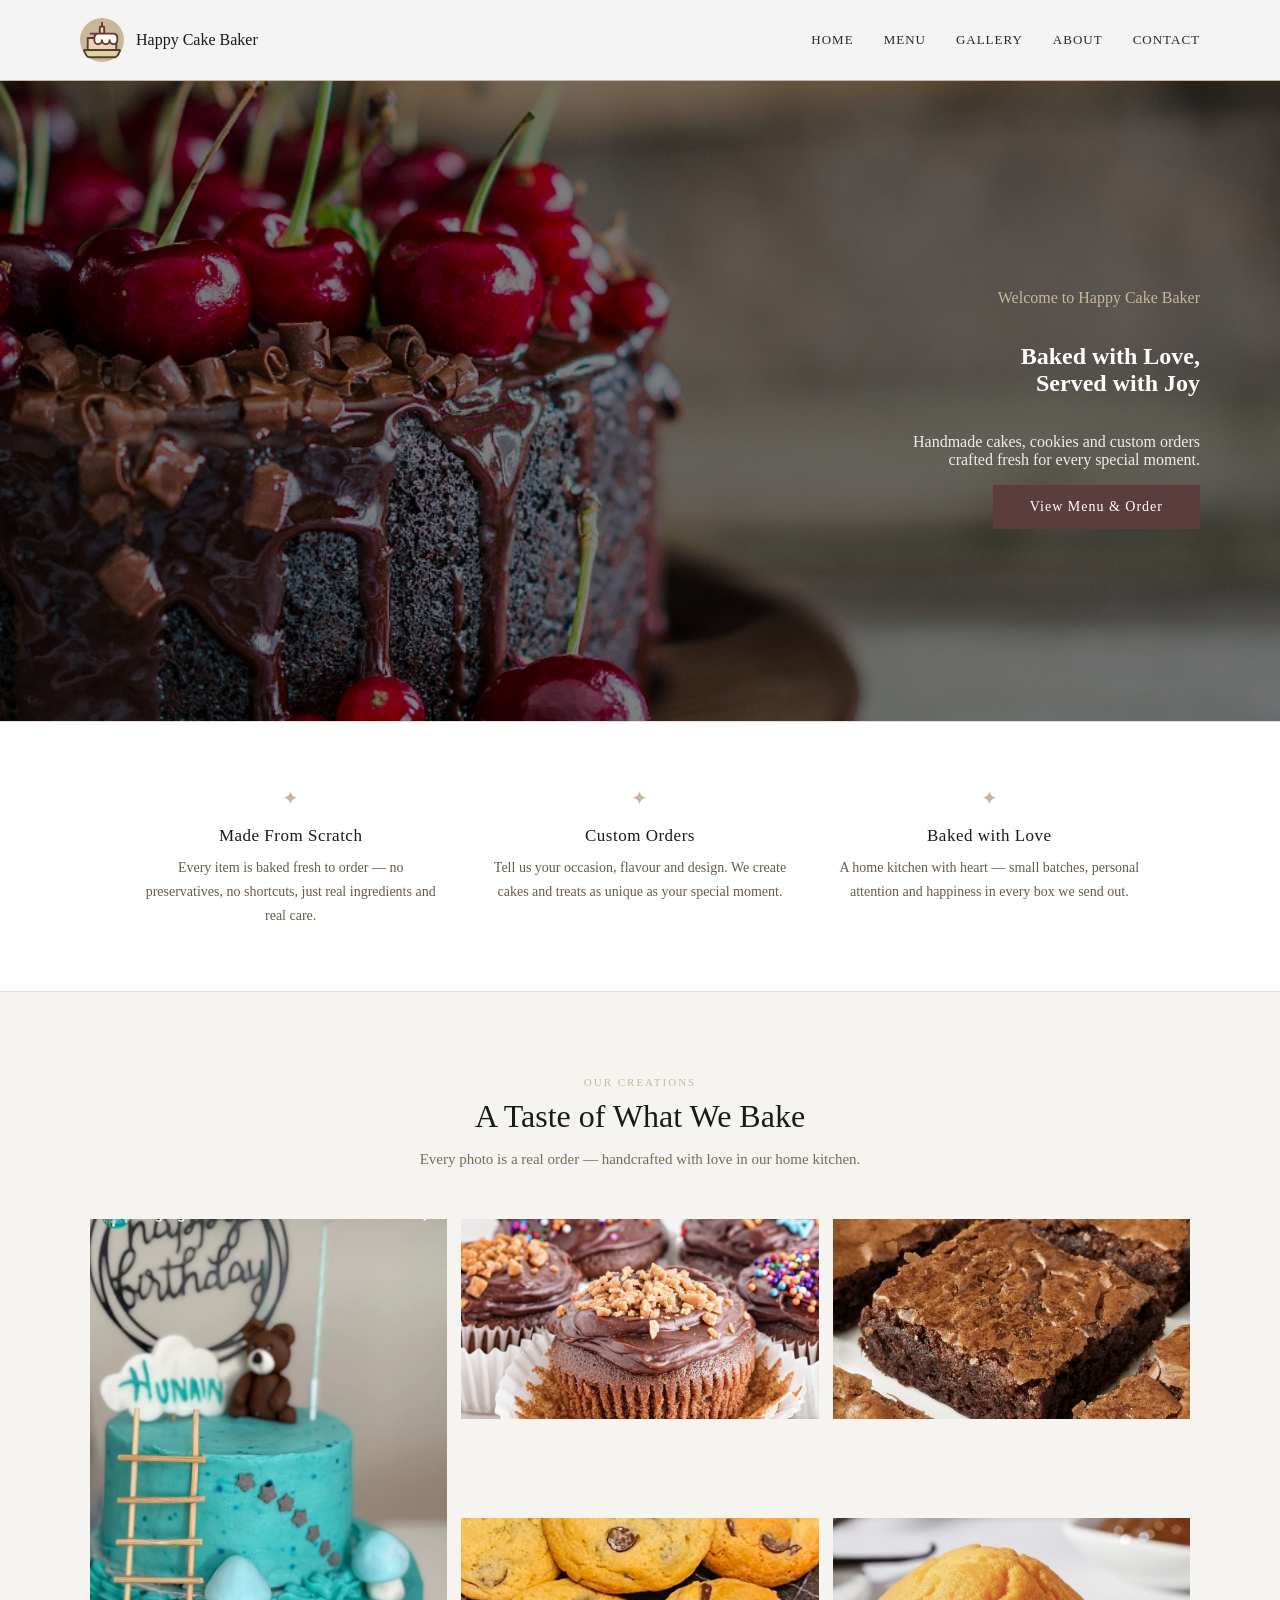
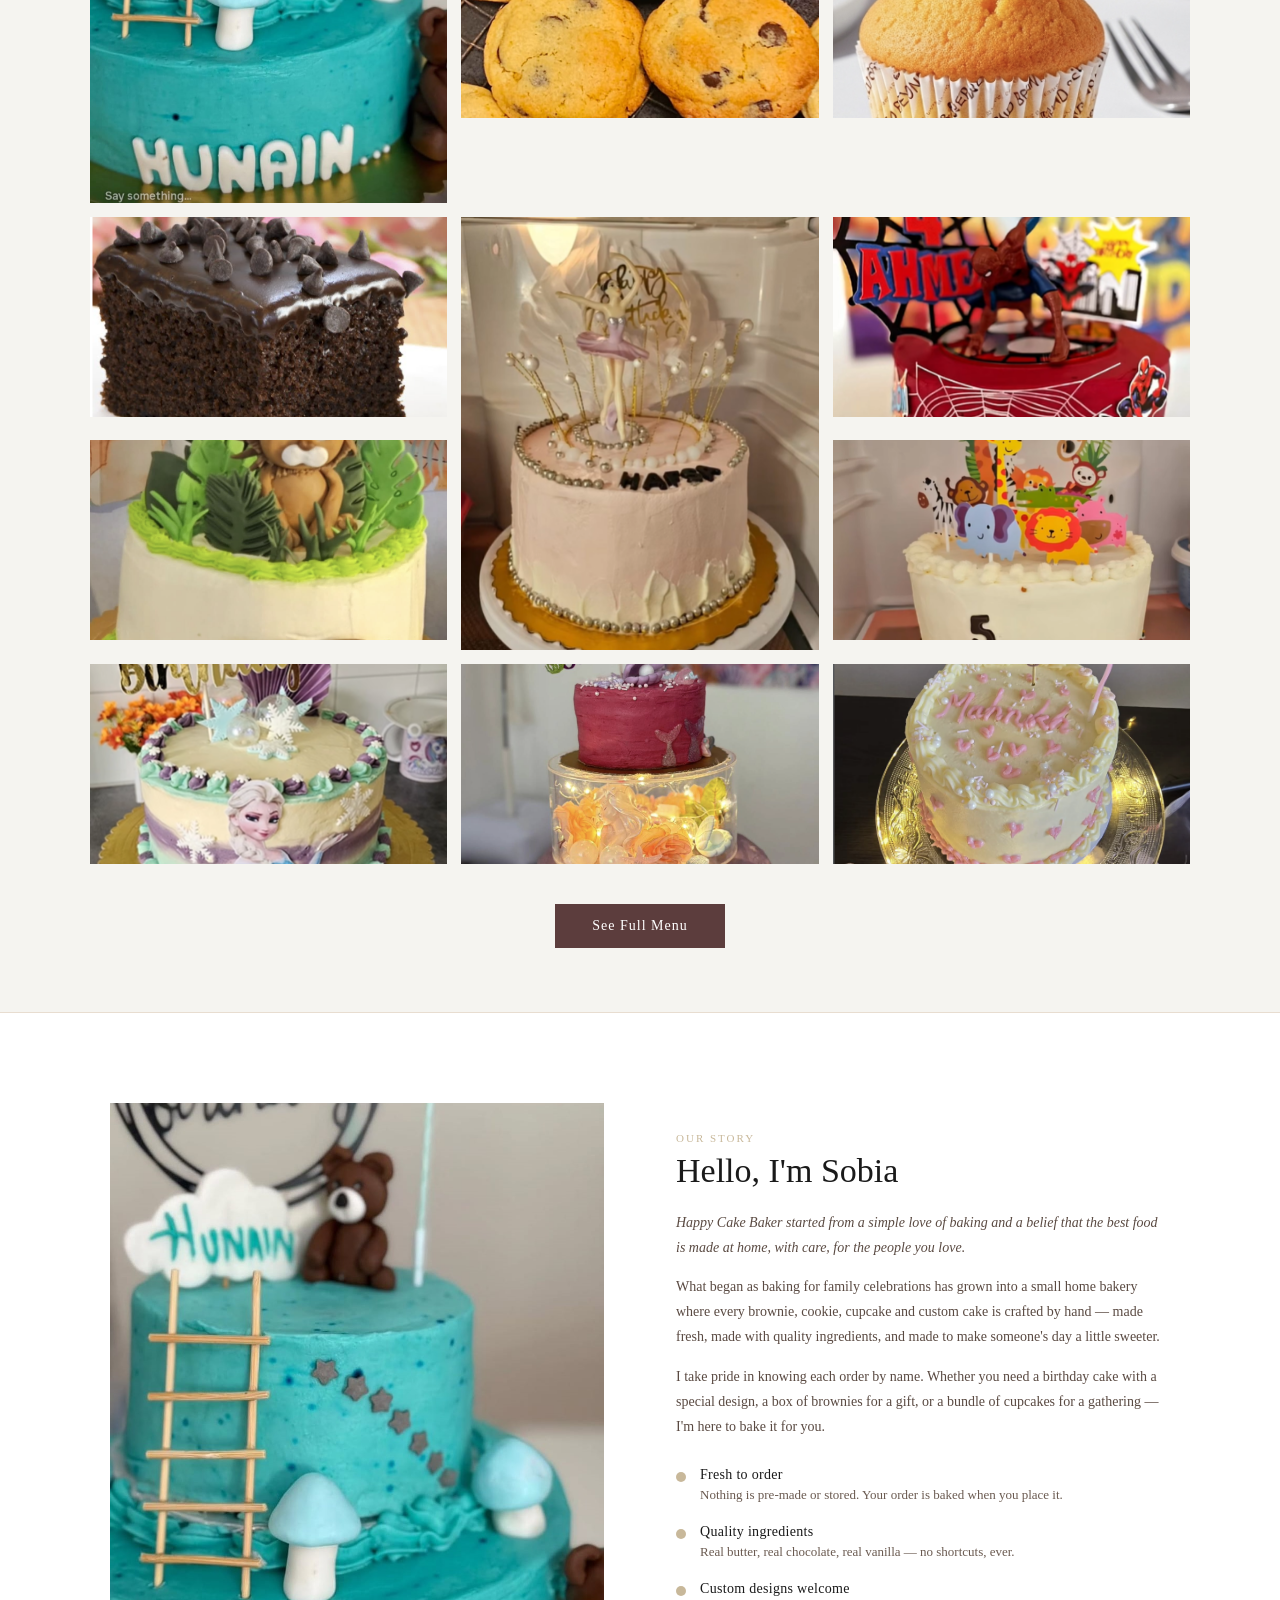
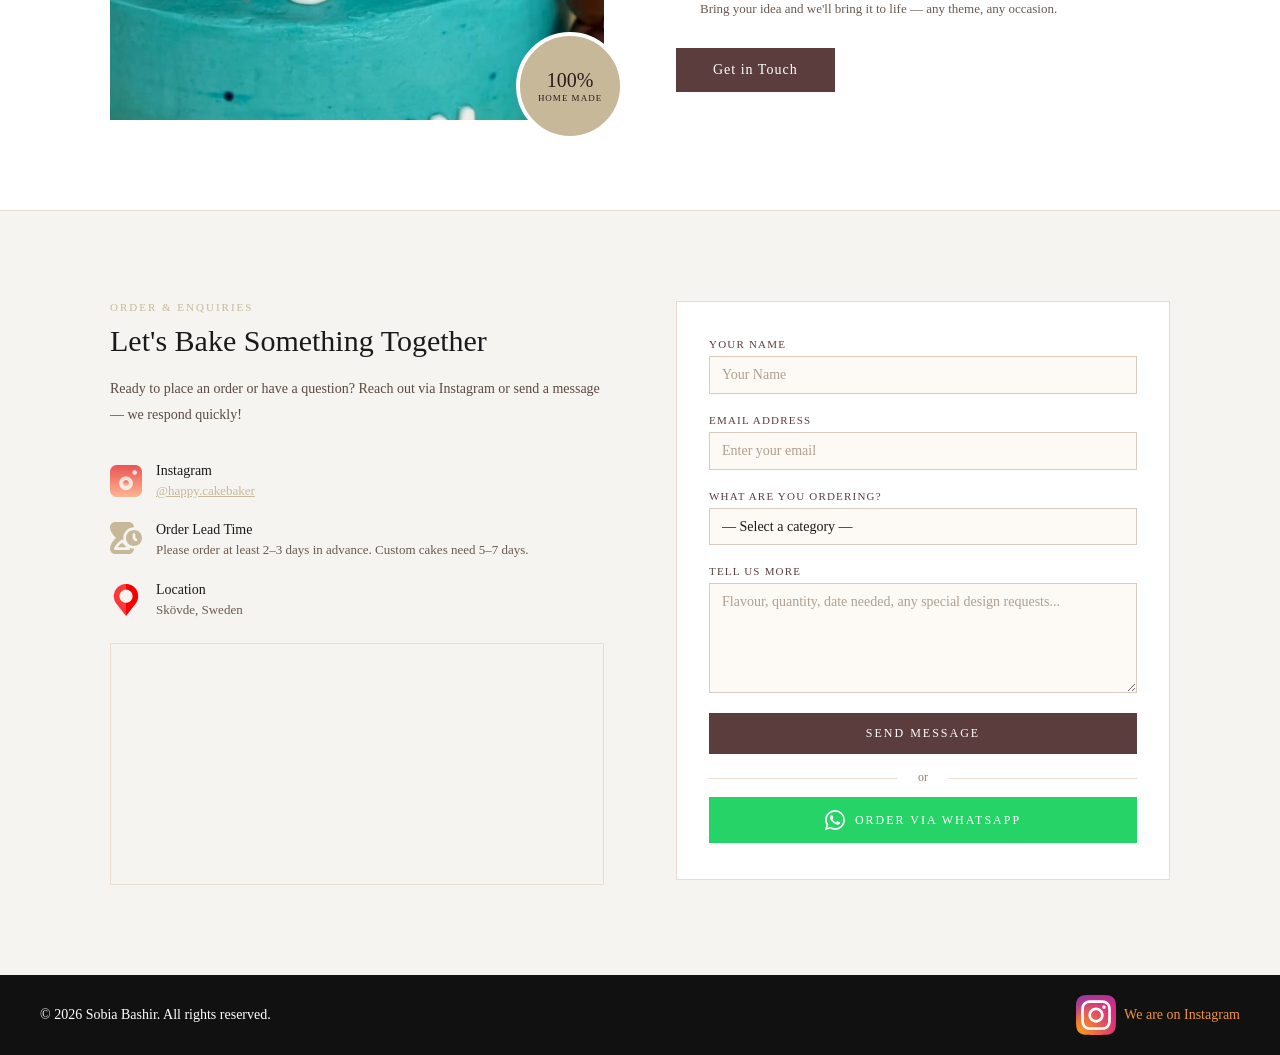
==== index.html @ aaa32599 "added files to github Page" ====
<!DOCTYPE html>
<html lang="en">
<head>
  <meta charset="UTF-8" />
  <meta name="viewport" content="width=device-width, initial-scale=1.0" />
  <title>Happy Cake Baker</title>
  <link rel="stylesheet" href="stylesheetBake.css" />
  </head>
<body>

<!--------------- HEADER -------------------->
<header class="site-header">
  <div class="nav-container">
    <div class="logo">
      <div class="logo-icon">
        <svg class="cake-icon" xmlns="http://www.w3.org/2000/svg" viewBox="0 0 64 64">
          <line x1="32" x2="32" y1="10.62" y2="4.42" fill="none" stroke="#5f363a" stroke-linecap="round" stroke-linejoin="round" stroke-width="3"></line>
          <path fill="#ffdd7d" stroke="#5f363a" stroke-linecap="round" stroke-linejoin="round" stroke-width="3" d="M29.5,10.62h5a1,1,0,0,1,1,1V21.79h-7V11.62A1,1,0,0,1,29.5,10.62Z"></path>
          <path fill="#efd3b4" stroke="#5f363a" stroke-linecap="round" stroke-linejoin="round" stroke-width="3" d="M9.16,28.74H54.84V49.8a4,4,0,0,1-4,4H13.16a4,4,0,0,1-4-4V28.74Z"></path>
          <path fill="#fffaf0" stroke="#5f363a" stroke-linecap="round" stroke-linejoin="round" stroke-width="3" d="M13.63,21.79H50.38a6.12,6.12,0,0,1,6.12,6.12v4.55a6.13,6.13,0,0,1-6.12,6.13 6.13,6.13,0,0,1-6.13-6.13 6.13,6.13,0,0,1-6.12,6.13 6.13,6.13,0,0,1-6.13-6.13 6.13,6.13,0,0,1-6.12,6.13 6.13,6.13,0,0,1-6.13-6.13V27.91a6.12,6.12,0,0,1,6.13-6.12Z"></path>
          <path fill="#d2da95" stroke="#5f363a" stroke-linecap="round" stroke-linejoin="round" stroke-width="3" d="M51.91,59.58H12.09a6,6,0,0,1-5.34-3.27L3.24,49.46A1,1,0,0,1,4.13,48H59.87a1,1,0,0,1,.89,1.45l-3.5,6.85A6,6,0,0,1,51.91,59.58Z"></path>
        </svg>
      </div>
      <div class="logo-text-wrapper">
        <span class="logo-text">Happy Cake Baker</span>
      </div>
    </div>
    <nav class="main-nav">
      <a href="#home">Home</a>
      <a href="menu.html">Menu</a>
      <a href="#gallery">Gallery</a>
      <a href="#about">About</a>
      <a href="#contact">Contact</a>
    </nav>
  </div>
</header>

<!--------------- HERO ------------------>
<section class="hero" id="home">
  <div class="hero-content">
    <p class="hero-welcome">Welcome to Happy Cake Baker</p>
    <h1>Baked with Love,<br />Served with Joy</h1>
    <p class="hero-tagline">
      Handmade cakes, cookies and custom orders<br>
      crafted fresh for every special moment.
    </p>
    <div class="hero-buttons">
      <a href="menu.html" class="btn-primary">View Menu &amp; Order</a>
    </div>
  </div>
</section>

<!------ WHY US — I use three pillars gor about ------>
<section class="pillars-section">
  <div class="pillars-inner">
    <div class="pillar">
      <div class="pillar-icon">✦</div>
      <h3>Made From Scratch</h3>
      <p>Every item is baked fresh to order — no preservatives, no shortcuts, just real ingredients and real care.</p>
    </div>
    <div class="pillar">
      <div class="pillar-icon">✦</div>
      <h3>Custom Orders</h3>
      <p>Tell us your occasion, flavour and design. We create cakes and treats as unique as your special moment.</p>
    </div>
    <div class="pillar">
      <div class="pillar-icon">✦</div>
      <h3>Baked with Love</h3>
      <p>A home kitchen with heart — small batches, personal attention and happiness in every box we send out.</p>
    </div>
  </div>
</section>

<!------------------------ GALLERY ------------------------>
<section class="gallery-section" id="gallery">
  <div class="section-header">
    <span class="section-tag">Our Creations</span>
    <h2>A Taste of What We Bake</h2>
    <p class="section-sub">Every photo is a real order — handcrafted with love in our home kitchen.</p>
  </div>

  <div class="gallery-grid">

    <!-- 1 -->
    <div class="gallery-item gallery-item--tall">
      <a href="#lb-customcake">
        <img src="images/customcake.webp" alt="Custom birthday cake" class="gallery-img">
        <div class="gallery-overlay"><span>Custom Celebration Cake</span></div>
      </a>
    </div>
    <!-- 2 -->
    <div class="gallery-item">
      <a href="#lb-chococupcake">
        <img src="images/cupcakechocolate.webp" alt="Chocolate cupcakes" class="gallery-img">
        <div class="gallery-overlay"><span>Chocolate Cupcakes</span></div>
      </a>
    </div>
    <!-- 3 -->
    <div class="gallery-item">
      <a href="#lb-fudge">
        <img src="images/fudge.webp" alt="Fudge brownies" class="gallery-img">
        <div class="gallery-overlay"><span>Fudge Brownies</span></div>
      </a>
    </div>
    <!-- 4 -->
    <div class="gallery-item">
      <a href="#lb-cookies">
        <img src="images/chocochipcookies.webp" alt="Chocolate chip cookies" class="gallery-img">
        <div class="gallery-overlay"><span>Choc Chip Cookies</span></div>
      </a>
    </div>
    <!-- 5 -->
    <div class="gallery-item">
      <a href="#lb-vanilla">
        <img src="images/vanilacupcake.webp" alt="Vanilla cupcakes" class="gallery-img">
        <div class="gallery-overlay"><span>Vanilla Cupcakes</span></div>
      </a>
    </div>
    <!-- 6 -->
    <div class="gallery-item">
      <a href="#lb-cakey">
        <img src="images/cakybrowni.webp" alt="Cakey brownies" class="gallery-img">
        <div class="gallery-overlay"><span>Cakey Brownies</span></div>
      </a>
    </div>
    <!-- 7 -->
    <div class="gallery-item gallery-item--tall">
      <a href="#lb-mermaid">
        <img src="images/marmaid.WebP" alt="Mermaid theme cake" class="gallery-img">
        <div class="gallery-overlay"><span>Mermaid Theme Cake</span></div>
      </a>
    </div>
    <!-- 8 -->
    <div class="gallery-item">
      <a href="#lb-spiderman">
        <img src="images/spiderman.WebP" alt="Spiderman birthday cake" class="gallery-img">
        <div class="gallery-overlay"><span>Spiderman Birthday Cake</span></div>
      </a>
    </div>
    <!-- 9 -->
    <div class="gallery-item">
      <a href="#lb-shahir">
        <img src="images/shahirsCake.webP" alt="Jungle lion cake" class="gallery-img">
        <div class="gallery-overlay"><span>Jungle King Cake</span></div>
      </a>
    </div>
    <!-- 10 -->
    <div class="gallery-item">
      <a href="#lb-animal">
        <img src="images/animalTheme.webP" alt="Animal theme birthday cake" class="gallery-img">
        <div class="gallery-overlay"><span>Animal Theme Cake</span></div>
      </a>
    </div>
    <!-- 11 -->
    <div class="gallery-item">
      <a href="#lb-frozen">
        <img src="images/frozen.WebP" alt="Frozen Elsa birthday cake" class="gallery-img">
        <div class="gallery-overlay"><span>Frozen Theme Cake</span></div>
      </a>
    </div>
    <!-- 12 -->
    <div class="gallery-item">
      <a href="#lb-ballerina">
        <img src="images/fish.WebP" alt="Ballerina birthday cake" class="gallery-img">
        <div class="gallery-overlay"><span>Ballerina Cake</span></div>
      </a>
    </div>
    <!-- 13 -->
    <div class="gallery-item">
      <a href="#lb-buttercream">
        <img src="images/buttercream.WebP" alt="Buttercream birthday cake" class="gallery-img">
        <div class="gallery-overlay"><span>Buttercream Celebration Cake</span></div>
      </a>
    </div>

  </div>

  <div class="gallery-cta">
    <a href="menu.html" class="btn-primary">See Full Menu</a>
  </div>
</section>
<!-- ===================== LIGHTBOXES ===================== -->

<div class="lightbox" id="lb-customcake">
  <a href="#gallery" class="lb-close">✕</a>
  <div class="lb-card">
    <img src="images/customcake.webp" alt="Custom Celebration Cake">
    <div class="lb-info">
      <h3>Custom Celebration Cake</h3>
      <p>Handcrafted to your theme — fondant figures, personalised messages, any colour. Perfect for birthdays and every special occasion.</p>
    </div>
  </div>
</div>

<div class="lightbox" id="lb-chococupcake">
  <a href="#gallery" class="lb-close">✕</a>
  <div class="lb-card">
    <img src="images/cupcakechocolate.webp" alt="Chocolate Cupcakes">
    <div class="lb-info">
      <h3>Chocolate Cupcakes</h3>
      <p>Moist chocolate sponge with silky ganache frosting. Sold in bundles of 4 — perfect for sharing at any gathering.</p>
    </div>
  </div>
</div>

<div class="lightbox" id="lb-fudge">
  <a href="#gallery" class="lb-close">✕</a>
  <div class="lb-card">
    <img src="images/fudge.webp" alt="Fudge Brownies">
    <div class="lb-info">
      <h3>Fudge Brownies</h3>
      <p>Dense, fudgy centre with a classic crinkle top. Pure chocolate indulgence — our bestseller and a crowd favourite every time.</p>
    </div>
  </div>
</div>

<div class="lightbox" id="lb-cookies">
  <a href="#gallery" class="lb-close">✕</a>
  <div class="lb-card">
    <img src="images/chocochipcookies.webp" alt="Choc Chip Cookies">
    <div class="lb-info">
      <h3>Choc Chip Cookies</h3>
      <p>Golden, chewy cookies packed with melted chocolate chips. Freshly baked and utterly irresistible — only 5 kr each.</p>
    </div>
  </div>
</div>

<div class="lightbox" id="lb-vanilla">
  <a href="#gallery" class="lb-close">✕</a>
  <div class="lb-card">
    <img src="images/vanilacupcake.webp" alt="Vanilla Cupcakes">
    <div class="lb-info">
      <h3>Vanilla Cupcakes</h3>
      <p>Light, golden vanilla sponge with a soft domed top. Simple, buttery and perfectly sweet. Available in bundles of 4.</p>
    </div>
  </div>
</div>

<div class="lightbox" id="lb-cakey">
  <a href="#gallery" class="lb-close">✕</a>
  <div class="lb-card">
    <img src="images/cakybrowni.webp" alt="Cakey Brownies">
    <div class="lb-info">
      <h3>Cakey Brownies</h3>
      <p>Lighter and more cake-like texture, topped with rich chocolate ganache. A softer twist on the classic brownie.</p>
    </div>
  </div>
</div>

<div class="lightbox" id="lb-mermaid">
  <a href="#gallery" class="lb-close">✕</a>
  <div class="lb-card">
    <img src="images/marmaid.WebP" alt="Mermaid Theme Cake">
    <div class="lb-info">
      <h3>Mermaid Theme Cake</h3>
      <p>A magical two-tier mermaid cake with glowing fairy lights inside, purple buttercream and handcrafted sea decorations. A real showstopper!</p>
    </div>
  </div>
</div>

<div class="lightbox" id="lb-spiderman">
  <a href="#gallery" class="lb-close">✕</a>
  <div class="lb-card">
    <img src="images/spiderman.WebP" alt="Spiderman Birthday Cake">
    <div class="lb-info">
      <h3>Spiderman Birthday Cake</h3>
      <p>A bold red cake decorated with spider webs and a Spiderman figurine topper — perfect for little superheroes turning 4!</p>
    </div>
  </div>
</div>

<div class="lightbox" id="lb-shahir">
  <a href="#gallery" class="lb-close">✕</a>
  <div class="lb-card">
    <img src="images/shahirsCake.webP" alt="Jungle King Cake">
    <div class="lb-info">
      <h3>Jungle King Cake — Shahir</h3>
      <p>A jungle safari cake with a fondant lion king topper surrounded by tropical leaves. Made with love for Shahir's special day.</p>
    </div>
  </div>
</div>

<div class="lightbox" id="lb-animal">
  <a href="#gallery" class="lb-close">✕</a>
  <div class="lb-card">
    <img src="images/animalTheme.webP" alt="Animal Theme Cake">
    <div class="lb-info">
      <h3>Animal Theme Birthday Cake</h3>
      <p>A cheerful animal-themed cake with a colourful topper featuring a giraffe, elephant, lion and friends. Great for little ones turning 5!</p>
    </div>
  </div>
</div>

<div class="lightbox" id="lb-frozen">
  <a href="#gallery" class="lb-close">✕</a>
  <div class="lb-card">
    <img src="images/frozen.WebP" alt="Frozen Theme Cake">
    <div class="lb-info">
      <h3>Frozen Theme Cake — Minha</h3>
      <p>An Elsa-inspired cake with purple and mint buttercream, snowflake decorations and a golden Happy Birthday topper. Made for Minha!</p>
    </div>
  </div>
</div>

<div class="lightbox" id="lb-ballerina">
  <a href="#gallery" class="lb-close">✕</a>
  <div class="lb-card">
    <img src="images/fish.WebP" alt="Ballerina Cake">
    <div class="lb-info">
      <h3>Ballerina Cake</h3>
      <p>A delicate pink buttercream cake with a ballerina figurine, pearl beading and golden wire details. Elegant and graceful.</p>
    </div>
  </div>
</div>

<div class="lightbox" id="lb-buttercream">
  <a href="#gallery" class="lb-close">✕</a>
  <div class="lb-card">
    <img src="images/buttercream.WebP" alt="Buttercream Celebration Cake">
    <div class="lb-info">
      <h3>Buttercream Celebration Cake</h3>
      <p>A gorgeous pastel yellow buttercream cake piped with pink hearts and sprinkles, with a personalised name written in icing. So sweet!</p>
    </div>
  </div>
</div>

<!--------------------------ABOUT ------------------------------>
<section class="about-section" id="about">
  <div class="about-inner">

    <!-- Left: image -->
    <div class="about-img-wrap">
      <img src="images/customcake.webp" alt="Happy Cake Baker — our work" class="about-img">
      <div class="about-img-badge">
        <span class="badge-number">100%</span>
        <span class="badge-label">Home Made</span>
      </div>
    </div>

    <!-- About story -->
    <div class="about-text">
      <span class="section-tag">Our Story</span>
      <h2>Hello, I'm Sobia</h2>
      <p class="about-lead">
        Happy Cake Baker started from a simple love of baking and a belief that the best food is made at home, with care, for the people you love.
      </p>
      <p>
        What began as baking for family celebrations has grown into a small home bakery where every brownie, cookie, cupcake and custom cake is crafted by hand — made fresh, made with quality ingredients, and made to make someone's day a little sweeter.
      </p>
      <p>
        I take pride in knowing each order by name. Whether you need a birthday cake with a special design, a box of brownies for a gift, or a bundle of cupcakes for a gathering — I'm here to bake it for you.
      </p>

      <div class="about-values">
        <div class="about-value">
          <span class="value-dot"></span>
          <div>
            <strong>Fresh to order</strong>
            <p>Nothing is pre-made or stored. Your order is baked when you place it.</p>
          </div>
        </div>
        <div class="about-value">
          <span class="value-dot"></span>
          <div>
            <strong>Quality ingredients</strong>
            <p>Real butter, real chocolate, real vanilla — no shortcuts, ever.</p>
          </div>
        </div>
        <div class="about-value">
          <span class="value-dot"></span>
          <div>
            <strong>Custom designs welcome</strong>
            <p>Bring your idea and we'll bring it to life — any theme, any occasion.</p>
          </div>
        </div>
      </div>

      <a href="#contact" class="btn-primary" style="display:inline-block; margin-top:28px;">Get in Touch</a>
    </div>

  </div>
</section>

<!--------------------------- CONTACT ------------------->
<section class="contact-section" id="contact">
  <div class="contact-inner">

    <div class="contact-info">
      <span class="section-tag">Order &amp; Enquiries</span>
      <h2>Let's Bake Something Together</h2>
      <p class="contact-lead">Ready to place an order or have a question? Reach out via Instagram or send a message — we respond quickly!</p>
      <div class="contact-methods">

  <!-- Instagram -->
  <div class="contact-method">
    <span class="contact-icon">
      <img src="images/camera.png" alt="Instagram" class="method-icon-img">
    </span>
    <div>
      <strong>Instagram</strong>
      <p><a href="https://www.instagram.com/happy.cakebaker" target="_blank">@happy.cakebaker</a></p>
    </div>
  </div>

  <!-- Order Lead Time -->
  <div class="contact-method">
    <svg class="method-icon-svg" xmlns="http://www.w3.org/2000/svg" viewBox="0 0 24 24">
      <path d="m14.782,19.319c.979.432,2.059.677,3.196.68.006.947-.31,1.873-.94,2.605-.765.888-1.874,1.396-3.044,1.396H4.004c-1.17,0-2.279-.51-3.043-1.398-.753-.874-1.087-2.024-.917-3.157.406-2.699,1.885-5.198,4.401-7.444C1.928,9.754.449,7.255.043,4.556c-.17-1.133.165-2.283.917-3.157C1.725.51,2.834,0,4.004,0h9.99c1.17,0,2.279.508,3.044,1.396.63.731.946,1.658.94,2.605-4.401.012-7.978,3.595-7.978,7.999,0,.656.088,1.29.238,1.901l-.612-.488c-.365-.29-.88-.29-1.245-.002l-.704.559c-1.557,1.231-3.619,3.212-4.605,5.656-.125.309-.087.658.098.934.186.275.497.44.829.44h10c.333,0,.644-.164.829-.44.186-.275.223-.626.098-.934-.042-.105-.097-.203-.143-.306Zm9.218-7.319c0,3.309-2.691,6-6,6s-6-2.691-6-6,2.691-6,6-6,6,2.691,6,6Zm-3.793.793l-1.207-1.207v-2.086c0-.552-.448-1-1-1s-1,.448-1,1v2.5c0,.265.105.52.293.707l1.5,1.5c.195.195.451.293.707.293s.512-.098.707-.293c.391-.391.391-1.023,0-1.414Zm-14.561,6.206h6.702c-.924-1.429-2.299-2.691-3.348-3.527-1.047.828-2.432,2.095-3.354,3.527Z"/>
    </svg>
    <div>
      <strong>Order Lead Time</strong>
      <p>Please order at least 2–3 days in advance. Custom cakes need 5–7 days.</p>
    </div>
  </div>

  <!-- Location -->
  <div class="contact-method">
    <span class="contact-icon">
      <img src="images/pin.png" alt="Location" class="method-icon-img">
    </span>
    <div>
      <strong>Location</strong>
      <p>Skövde, Sweden</p>
    </div>
  </div>

</div>
      
       <div class="map-wrap">
        <iframe
          src="https://www.google.com/maps/embed?pb=!1m18!1m12!1m3!1d2091.0136301219804!2d13.863267392228236!3d58.39317020758567!2m3!1f0!2f0!3f0!3m2!1i1024!2i768!4f13.1!3m3!1m2!1s0x465b022c03a785a1%3A0xd55b81f96eedea52!2sSven%20Bergmans%20v%C3%A4g%207D%2C%20541%2035%20Sk%C3%B6vde!5e0!3m2!1sen!2sse!4v1777906168073!5m2!1sen!2sse"
          width="100%"
          height="240"
          style="border:0;"
          allowfullscreen=""
          loading="lazy"
          referrerpolicy="no-referrer-when-downgrade">
        </iframe>
      </div>
    </div>

    <!-------------------- Contact form -------------------------->
    <div class="contact-form-wrap">
      <form class="contact-form" action="https://formspree.io/f/mzzpbadg" method="POST">
        <div class="form-group">
          <label for="cf-name">Your Name</label>
          <input type="text" id="cf-name" name="name" placeholder="Your Name" required>
        </div>
        <div class="form-group">
          <label for="cf-email">Email Address</label>
          <input type="email" id="cf-email" name="email" placeholder="Enter your email" required>
        </div>
        <div class="form-group">
          <label for="cf-subject">What are you ordering?</label>
          <select id="cf-subject" name="subject">
            <option value="">— Select a category —</option>
            <option>Brownies</option>
            <option>Cupcakes</option>
            <option>Cookies</option>
            <option>Custom Celebration Cake</option>
            <option>Mixed / Gift Box</option>
            <option>Just a question</option>
          </select>
        </div>
        <div class="form-group">
          <label for="cf-message">Tell us more</label>
          <textarea id="cf-message" name="message" rows="5" placeholder="Flavour, quantity, date needed, any special design requests..."></textarea>
        </div>
        <button type="submit" class="submit-btn">Send Message</button>
      </form>
       <div class="or-divider">
         <span>or</span>
       </div>
        <a href="https://wa.me/46739818941?text=Hi%20Happy%20Cake%20Baker!%20%F0%9F%8E%82%0A%0AName%3A%20%0AOrder%3A%20%0AFlavour%3A%20%0AQuantity%3A%20%0ADate%20needed%3A%20%0ASpecial%20requests%3A%20"
         target="_blank"
         class="whatsapp-btn">
         <svg xmlns="http://www.w3.org/2000/svg" width="20" height="20" viewBox="0 0 24 24" fill="#ffffff">
         <path d="M17.472 14.382c-.297-.149-1.758-.867-2.03-.967-.273-.099-.471-.148-.67.15-.197.297-.767.966-.94 1.164-.173.199-.347.223-.644.075-.297-.15-1.255-.463-2.39-1.475-.883-.788-1.48-1.761-1.653-2.059-.173-.297-.018-.458.13-.606.134-.133.298-.347.446-.52.149-.174.198-.298.298-.497.099-.198.05-.371-.025-.52-.075-.149-.669-1.612-.916-2.207-.242-.579-.487-.5-.669-.51-.173-.008-.371-.01-.57-.01-.198 0-.52.074-.792.372-.272.297-1.04 1.016-1.04 2.479 0 1.462 1.065 2.875 1.213 3.074.149.198 2.096 3.2 5.077 4.487.709.306 1.262.489 1.694.625.712.227 1.36.195 1.871.118.571-.085 1.758-.719 2.006-1.413.248-.694.248-1.289.173-1.413-.074-.124-.272-.198-.57-.347m-5.421 7.403h-.004a9.87 9.87 0 01-5.031-1.378l-.361-.214-3.741.982.998-3.648-.235-.374a9.86 9.86 0 01-1.51-5.26c.001-5.45 4.436-9.884 9.888-9.884 2.64 0 5.122 1.03 6.988 2.898a9.825 9.825 0 012.893 6.994c-.003 5.45-4.437 9.884-9.885 9.884m8.413-18.297A11.815 11.815 0 0012.05 0C5.495 0 .16 5.335.157 11.892c0 2.096.547 4.142 1.588 5.945L.057 24l6.305-1.654a11.882 11.882 0 005.683 1.448h.005c6.554 0 11.89-5.335 11.893-11.893a11.821 11.821 0 00-3.48-8.413z"/>
         </svg>
          Order via WhatsApp
        </a>
    </div>    

  </div>
</section>

<!---------------------------- FOOTER -------------------------->
<footer class="BakerSiteFooter">
  <div class="footer-container">
    <p class="footer-copy">© 2026 Sobia Bashir. All rights reserved.</p>
    <div class="instagram-icon">
      <svg class="inst-icon" width="800px" height="800px" viewBox="0 0 3364.7 3364.7" xmlns="http://www.w3.org/2000/svg">
        <defs>
          <radialGradient id="0" cx="217.76" cy="3290.99" r="4271.92" gradientUnits="userSpaceOnUse">
            <stop offset=".09" stop-color="#fa8f21"/><stop offset=".78" stop-color="#d82d7e"/>
          </radialGradient>
          <radialGradient id="1" cx="2330.61" cy="3182.95" r="3759.33" gradientUnits="userSpaceOnUse">
            <stop offset=".64" stop-color="#8c3aaa" stop-opacity="0"/>
            <stop offset="1" stop-color="#8c3aaa"/>
          </radialGradient>
        </defs>
        <path d="M853.2,3352.8c-200.1-9.1-308.8-42.4-381.1-70.6-95.8-37.3-164.1-81.7-236-153.5S119.7,2988.6,82.6,2892.8c-28.2-72.3-61.5-181-70.6-381.1C2,2295.4,0,2230.5,0,1682.5s2.2-612.8,11.9-829.3C21,653.1,54.5,544.6,82.5,472.1,119.8,376.3,164.3,308,236,236c71.8-71.8,140.1-116.4,236-153.5C544.3,54.3,653,21,853.1,11.9,1069.5,2,1134.5,0,1682.3,0c548,0,612.8,2.2,829.3,11.9,200.1,9.1,308.6,42.6,381.1,70.6,95.8,37.1,164.1,81.7,236,153.5s116.2,140.2,153.5,236c28.2,72.3,61.5,181,70.6,381.1,9.9,216.5,11.9,281.3,11.9,829.3,0,547.8-2,612.8-11.9,829.3-9.1,200.1-42.6,308.8-70.6,381.1-37.3,95.8-81.7,164.1-153.5,235.9s-140.2,116.2-236,153.5c-72.3,28.2-181,61.5-381.1,70.6-216.3,9.9-281.3,11.9-829.3,11.9-547.8,0-612.8-1.9-829.1-11.9" fill="url(#0)"/>
        <path d="M853.2,3352.8c-200.1-9.1-308.8-42.4-381.1-70.6-95.8-37.3-164.1-81.7-236-153.5S119.7,2988.6,82.6,2892.8c-28.2-72.3-61.5-181-70.6-381.1C2,2295.4,0,2230.5,0,1682.5s2.2-612.8,11.9-829.3C21,653.1,54.5,544.6,82.5,472.1,119.8,376.3,164.3,308,236,236c71.8-71.8,140.1-116.4,236-153.5C544.3,54.3,653,21,853.1,11.9,1069.5,2,1134.5,0,1682.3,0c548,0,612.8,2.2,829.3,11.9,200.1,9.1,308.6,42.6,381.1,70.6,95.8,37.1,164.1,81.7,236,153.5s116.2,140.2,153.5,236c28.2,72.3,61.5,181,70.6,381.1,9.9,216.5,11.9,281.3,11.9,829.3,0,547.8-2,612.8-11.9,829.3-9.1,200.1-42.6,308.8-70.6,381.1-37.3,95.8-81.7,164.1-153.5,235.9s-140.2,116.2-236,153.5c-72.3,28.2-181,61.5-381.1,70.6-216.3,9.9-281.3,11.9-829.3,11.9-547.8,0-612.8-1.9-829.1-11.9" fill="url(#1)"/>
        <path d="M1269.25,1689.52c0-230.11,186.49-416.7,416.6-416.7s416.7,186.59,416.7,416.7-186.59,416.7-416.7,416.7-416.6-186.59-416.6-416.7m-225.26,0c0,354.5,287.36,641.86,641.86,641.86s641.86-287.36,641.86-641.86-287.36-641.86-641.86-641.86S1044,1335,1044,1689.52m1159.13-667.31a150,150,0,1,0,150.06-149.94h-0.06a150.07,150.07,0,0,0-150,149.94M1180.85,2707c-121.87-5.55-188.11-25.85-232.13-43-58.36-22.72-100-49.78-143.78-93.5s-70.88-85.32-93.5-143.68c-17.16-44-37.46-110.26-43-232.13-6.06-131.76-7.27-171.34-7.27-505.15s1.31-373.28,7.27-505.15c5.55-121.87,26-188,43-232.13,22.72-58.36,49.78-100,93.5-143.78s85.32-70.88,143.78-93.5c44-17.16,110.26-37.46,232.13-43,131.76-6.06,171.34-7.27,505-7.27S2059.13,666,2191,672c121.87,5.55,188,26,232.13,43,58.36,22.62,100,49.78,143.78,93.5s70.78,85.42,93.5,143.78c17.16,44,37.46,110.26,43,232.13,6.06,131.87,7.27,171.34,7.27,505.15s-1.21,373.28-7.27,505.15c-5.55,121.87-25.95,188.11-43,232.13-22.72,58.36-49.78,100-93.5,143.68s-85.42,70.78-143.78,93.5c-44,17.16-110.26,37.46-232.13,43-131.76,6.06-171.34,7.27-505.15,7.27s-373.28-1.21-505-7.27M1170.5,447.09c-133.07,6.06-224,27.16-303.41,58.06-82.19,31.91-151.86,74.72-221.43,144.18S533.39,788.47,501.48,870.76c-30.9,79.46-52,170.34-58.06,303.41-6.16,133.28-7.57,175.89-7.57,515.35s1.41,382.07,7.57,515.35c6.06,133.08,27.16,223.95,58.06,303.41,31.91,82.19,74.62,152,144.18,221.43s139.14,112.18,221.43,144.18c79.56,30.9,170.34,52,303.41,58.06,133.35,6.06,175.89,7.57,515.35,7.57s382.07-1.41,515.35-7.57c133.08-6.06,223.95-27.16,303.41-58.06,82.19-32,151.86-74.72,221.43-144.18s112.18-139.24,144.18-221.43c30.9-79.46,52.1-170.34,58.06-303.41,6.06-133.38,7.47-175.89,7.47-515.35s-1.41-382.07-7.47-515.35c-6.06-133.08-27.16-224-58.06-303.41-32-82.19-74.72-151.86-144.18-221.43S2586.8,537.06,2504.71,505.15c-79.56-30.9-170.44-52.1-303.41-58.06C2068,441,2025.41,439.52,1686,439.52s-382.1,1.41-515.45,7.57" fill="#ffffff"/>
      </svg>
      <a href="https://www.instagram.com/happy.cakebaker" target="_blank">We are on Instagram</a>
    </div>
  </div>
</footer>

</body>
</html>
---- stylesheetBake.css ----
/* General */
body {
  background-color: #f5f4f0;
  color: #1a1a1a;
  font-family: Georgia, serif;
  font-size: 16px;
  margin: 0;
  padding: 0;
}

a {
  text-decoration: none;
  color: #1a1a1a;
}

/* Header */
.site-header {
  background-color: rgb(245, 244, 244);
  border-bottom: 1px solid #c8b89a;
  padding: 18px 80px;
}

.nav-container {
  display: flex;
  align-items: center;
  justify-content: space-between;
}

.logo {
  display: flex;
  align-items: center;
  gap: 12px;
}
.logo-text-wrapper {
  overflow: hidden;
  width: 150px; /* adjust as needed */
}
.logo-text {
  display: inline-block;
  white-space: nowrap;
  animation: moveText 12s linear infinite;
}
@keyframes moveText {
  0% {
    transform: translateX(100%);
  }
  100% {
    transform: translateX(-100%);
  }
}

.logo-icon {
  width: 44px;
  height: 44px;
  border-radius: 50%;
  background-color: #c8b89a;
  display: flex;
  align-items: center;
  justify-content: center;
  font-size: 20px;
}
.logo-icon :hover {
  transform: scale(1.1) rotate(3deg);
  transition: 0.3s;
}

.cake-icon {
  width: 40px;
  animation: bounce 2s infinite;
}
@keyframes bounce {
  0%, 100% { transform: translateY(0); }
  50% { transform: translateY(-5px); }
}

.main-nav {
  display: flex;
  gap: 30px;
}

.main-nav a {
  font-size: 13px;
  color: #292828;
  text-transform: uppercase;
  letter-spacing: 1px;
}

.main-nav a:hover {
  color: #c8b89a;
}

.hero {
  position: relative;
  display: flex;
  align-items: center;
  justify-content: flex-end;
  text-align: right;

  min-height: 480px;
  padding: 80px;

  background: url("images/wallcake.jpg") center/cover no-repeat;
  color: white;
}

/* Optional overlay for better text visibility */
.hero::before {
  content: "";
  position: absolute;
  inset: 0;
  background: rgba(0, 0, 0, 0.5);
  z-index: 0;
}

/*It make sure all the content stays above overlay */
.hero-content {
  position: relative;
  z-index: 1;
  display: flex;
  flex-direction: column;
  align-items: flex-end;
  max-width: 600px;
}

.hero h1 {
  color:  #ffffff;
}

.hero-tagline {
  color: #eee;
}

.hero-welcome {
  color: #c8b89a;
}

.hero-buttons {
  display: flex;
  gap: 16px;
}

.btn-primary {
  display: inline-block;
  padding: 13px 36px;
  background-color: #5c3d3d;
  color: #ffffff;
  font-size: 14px;
  letter-spacing: 1px;
  transition: background-color 0.3s ease, color 0.3s ease;
  border: 1px solid #5c3d3d;
}

.btn-primary:hover {
  background-color: #c8b89a;
  color: #ffffff;
  border-color: #c8b89a;
}

/* footer */
.BakerSiteFooter {
  background-color: #111;
  color: #fff;
  padding: 20px 0;
}

.footer-container {
  max-width: 1200px;
  margin: 0 auto;
  display: flex;
  align-items: center;
  justify-content: space-between;
  gap: 16px;
  padding: 0 20px;
}

.footer-copy {
  font-size: 14px;
  margin: 0;          
  white-space: nowrap;
}

.instagram-icon {
  display: flex;
  align-items: center;
  gap: 8px;
  margin: 0;          
}

.inst-icon {
  width: 40px;
  height: 40px;
  cursor: pointer;
  transition: transform 0.3s ease;
  display: block;    
}

.inst-icon:hover {
  transform: scale(1.1);
}

.instagram-icon a {
  color: #f09433;
  text-decoration: none;
  font-size: 14px;
  margin: 0;          
}

.instagram-icon a:hover {
  text-decoration: underline;
}

/* ── Shared heading helpers ── */
.section-tag {
  display: inline-block;
  font-size: 11px;
  letter-spacing: 2px;
  text-transform: uppercase;
  color: #c8b89a;
  margin-bottom: 10px;
  font-family: Georgia, serif;
}
 
.section-header {
  text-align: center;
  max-width: 560px;
  margin: 0 auto 48px;
}
.section-header h2 {
  font-family: Georgia, serif;
  font-size: 32px;
  font-weight: normal;
  color: #1a1a1a;
  margin: 0 0 12px;
}
.section-sub {
  font-size: 15px;
  color: #7a6a5a;
  margin: 0;
  line-height: 1.6;
}
 
/* ══════════════════════════════════
   PILLARS — three value props
══════════════════════════════════ */
.pillars-section {
  background-color: #ffffff;
  border-top: 1px solid #e8ddd0;
  border-bottom: 1px solid #e8ddd0;
  padding: 64px 80px;
}
.pillars-inner {
  max-width: 1000px;
  margin: 0 auto;
  display: grid;
  grid-template-columns: repeat(3, 1fr);
  gap: 48px;
}
.pillar {
  text-align: center;
}
.pillar-icon {
  font-size: 20px;
  color: #c8b89a;
  margin-bottom: 16px;
}
.pillar h3 {
  font-family: Georgia, serif;
  font-size: 17px;
  font-weight: normal;
  color: #1a1a1a;
  margin: 0 0 10px;
  letter-spacing: 0.5px;
}
.pillar p {
  font-size: 14px;
  color: #6a5a4a;
  line-height: 1.7;
  margin: 0;
}
 
/* ══════════════════════════════════
   GALLERY
══════════════════════════════════ */
.gallery-section {
  background-color: #f5f4f0;
  padding: 80px 80px 64px;
}
 
.gallery-grid {
  max-width: 1100px;
  margin: 0 auto 40px;
  display: grid;
  grid-template-columns: repeat(3, 1fr);
  grid-template-rows: auto auto;
  gap: 14px;
}
 
/* First item spans 2 rows — taller feature image */
.gallery-item--tall {
  grid-row: span 2;
}
 
.gallery-item {
  position: relative;
  overflow: hidden;
  background-color: #e0d5c5;
}
.gallery-item--tall {
  min-height: 420px;
}
.gallery-item:not(.gallery-item--tall) {
  height: 200px;
}
 
.gallery-img {
  width: 100%;
  height: 100%;
  object-fit: cover;
  display: block;
  transition: transform 0.4s ease;
}
.gallery-item:hover .gallery-img {
  transform: scale(1.06);
}
 
.gallery-overlay {
  position: absolute;
  inset: 0;
  background: rgba(26, 10, 4, 0.45);
  display: flex;
  align-items: flex-end;
  padding: 16px 18px;
  opacity: 0;
  transition: opacity 0.3s ease;
}
.gallery-item:hover .gallery-overlay {
  opacity: 1;
}
.gallery-overlay span {
  color: #f5f0e8;
  font-family: Georgia, serif;
  font-size: 13px;
  letter-spacing: 1px;
  text-transform: uppercase;
}
 
.gallery-cta {
  text-align: center;
}
 
/* ══════════════════════════════════
   ABOUT
══════════════════════════════════ */
.about-section {
  background-color: #ffffff;
  padding: 90px 80px;
  border-top: 1px solid #e8ddd0;
}
.about-inner {
  max-width: 1060px;
  margin: 0 auto;
  display: grid;
  grid-template-columns: 1fr 1fr;
  gap: 72px;
  align-items: center;
}
 
/* Image side */
.about-img-wrap {
  position: relative;
}
.about-img {
  width: 100%;
  aspect-ratio: 4 / 5;
  object-fit: cover;
  display: block;
}
.about-img-badge {
  position: absolute;
  bottom: -20px;
  right: -20px;
  width: 100px;
  height: 100px;
  border-radius: 50%;
  background-color: #c8b89a;
  display: flex;
  flex-direction: column;
  align-items: center;
  justify-content: center;
  border: 4px solid #ffffff;
}
.badge-number {
  font-family: Georgia, serif;
  font-size: 20px;
  color: #2a1a1a;
  line-height: 1;
}
.badge-label {
  font-size: 9px;
  text-transform: uppercase;
  letter-spacing: 1px;
  color: #2a1a1a;
  margin-top: 3px;
}
 
/* Text side */
.about-text .section-tag {
  display: block;
  margin-bottom: 8px;
}
.about-text h2 {
  font-family: Georgia, serif;
  font-size: 34px;
  font-weight: normal;
  color: #1a1a1a;
  margin: 0 0 20px;
}
.about-lead {
  font-size: 16px;
  color: #3a2a20;
  line-height: 1.7;
  margin: 0 0 16px;
  font-style: italic;
}
.about-text p {
  font-size: 14px;
  color: #5a4a42;
  line-height: 1.8;
  margin: 0 0 14px;
}
 
/* Value list */
.about-values {
  margin-top: 28px;
  display: flex;
  flex-direction: column;
  gap: 18px;
}
.about-value {
  display: flex;
  align-items: flex-start;
  gap: 14px;
}
.value-dot {
  width: 10px;
  height: 10px;
  border-radius: 50%;
  background-color: #c8b89a;
  flex-shrink: 0;
  margin-top: 5px;
}
.about-value strong {
  display: block;
  font-family: Georgia, serif;
  font-size: 14px;
  color: #1a1a1a;
  margin-bottom: 2px;
  font-weight: normal;
  letter-spacing: 0.3px;
}
.about-value p {
  font-size: 13px;
  color: #6a5a50;
  line-height: 1.6;
  margin: 0;
}
 
/* ══════════════════════════════════
   CONTACT
══════════════════════════════════ */
.contact-section {
  background-color: #f5f4f0;
  padding: 90px 80px;
  border-top: 1px solid #e8ddd0;
}
.contact-inner {
  max-width: 1060px;
  margin: 0 auto;
  display: grid;
  grid-template-columns: 1fr 1fr;
  gap: 72px;
  align-items: start;
}
 
/* Info side */
.contact-info .section-tag {
  display: block;
  margin-bottom: 8px;
}
.contact-info h2 {
  font-family: Georgia, serif;
  font-size: 30px;
  font-weight: normal;
  color: #1a1a1a;
  margin: 0 0 16px;
  line-height: 1.3;
}
.contact-lead {
  font-size: 14px;
  color: #5a4a42;
  line-height: 1.8;
  margin: 0 0 36px;
}
.contact-methods {
  display: flex;
  flex-direction: column;
  gap: 22px;
}
.contact-method {
  display: flex;
  align-items: flex-start;
  gap: 14px;
}
.contact-icon {
  display: flex;
  align-items: flex-start;
  flex-shrink: 0;
  margin-top: 2px;
  width: 32px;
  height: 32px;
}

/* PNG icons — instagram & pin */
.method-icon-img {
  width: 32px;
  height: 32px;
  object-fit: contain;
  display: block;
}

/* SVG icon — order lead time */
.method-icon-svg {
  width: 32px;
  height: 32px;
  fill: #c8b89a;
  display: block;
  flex-shrink: 0;
}
.contact-method strong {
  display: block;
  font-family: Georgia, serif;
  font-size: 14px;
  color: #1a1a1a;
  font-weight: normal;
  margin-bottom: 2px;
}
.contact-method p {
  font-size: 13px;
  color: #6a5a50;
  margin: 0;
  line-height: 1.5;
}
.contact-method a {
  color: #c8b89a;
  text-decoration: underline;
}
.contact-method a:hover {
  color: #5c3d3d;
}
 
/* Form side */
.contact-form-wrap {
  background-color: #ffffff;
  border: 1px solid #e8ddd0;
  padding: 36px 32px;
}
.contact-form {
  display: flex;
  flex-direction: column;
  gap: 20px;
}
.form-group {
  display: flex;
  flex-direction: column;
  gap: 6px;
}
.form-group label {
  font-size: 11px;
  text-transform: uppercase;
  letter-spacing: 1.2px;
  color: #5c3d3d;
  font-family: Georgia, serif;
}
.form-group input,
.form-group select,
.form-group textarea {
  width: 100%;
  padding: 10px 12px;
  border: 1px solid #d8ccc0;
  background-color: #fdf9f5;
  font-family: Georgia, serif;
  font-size: 14px;
  color: #1a1a1a;
  outline: none;
  transition: border-color 0.2s ease;
  box-sizing: border-box;
  border-radius: 0;
  appearance: none;
  -webkit-appearance: none;
}
.form-group input:focus,
.form-group select:focus,
.form-group textarea:focus {
  border-color: #c8b89a;
  background-color: #ffffff;
}
.form-group input::placeholder,
.form-group textarea::placeholder {
  color: #b0a090;
}
.form-group textarea {
  resize: vertical;
  min-height: 110px;
}
 
.submit-btn {
  display: block;
  width: 100%;
  padding: 13px;
  background-color: #5c3d3d;
  color: #ffffff;
  border: none;
  font-family: Georgia, serif;
  font-size: 12px;
  letter-spacing: 2px;
  text-transform: uppercase;
  cursor: pointer;
  transition: background-color 0.25s ease;
}
.submit-btn:hover {
  background-color: #c8b89a;
  color: #1a1a1a;
}
.whatsapp-btn {
  display: flex;
  align-items: center;
  justify-content: center;
  gap: 10px;
  width: 100%;
  padding: 13px 20px;
  background-color: #25D366;
  color: #ffffff;
  font-family: Georgia, serif;
  font-size: 12px;
  letter-spacing: 2px;
  text-transform: uppercase;
  text-decoration: none;
  margin-top: 12px;
  transition: background-color 0.25s ease;
  box-sizing: border-box;
  line-height: 1;
}

.whatsapp-btn svg {
  width: 20px;
  height: 20px;
  flex-shrink: 0;
  fill: #ffffff;
}
.whatsapp-btn:hover {
  background-color: #1ebe57;
  color: #ffffff;
}
.or-divider {
  text-align: center;
  margin: 16px 0 4px;
  position: relative;
  color: #9a7a6a;
  font-size: 12px;
}
.or-divider::before,
.or-divider::after {
  content: "";
  position: absolute;
  top: 50%;
  width: 44%;
  height: 1px;
  background-color: #e8ddd0;
}
.or-divider::before { left: 0; }
.or-divider::after  { right: 0; }
.whatsapp-template {
  margin-top: 16px;
  background-color: #f5f4f0;
  border: 1px solid #e8ddd0;
  padding: 14px 16px;
}
.template-label {
  font-size: 11px;
  color: #9a7a6a;
  text-transform: uppercase;
  letter-spacing: 1px;
  margin: 0 0 8px;
}
.whatsapp-template pre {
  font-family: Georgia, serif;
  font-size: 12px;
  color: #5a4a42;
  margin: 0;
  white-space: pre-wrap;
  line-height: 1.7;
}
.whatsapp-intro {
  font-size: 13px;
  color: #5a4a42;
  margin: 0 0 20px;
  line-height: 1.6;
}

/* ── Google Map ── */
.map-wrap {
  margin-top: 24px;
  overflow: hidden;
  border: 1px solid #e8ddd0;
  line-height: 0;        /* removes gap under iframe */
}
.map-wrap iframe {
  display: block;
  width: 100%;
}


/* ═══════════════════════════════════════════
   MENU PAGE — menu.css
   Theme: warm beige / #c8b89a gold / Georgia
═══════════════════════════════════════════ */

.nav-active {
  color: #c8b89a !important;
  border-bottom: 2px solid #c8b89a;
  padding-bottom: 2px;
}

/* ── Hero ── */
.shop-hero {
  background-color: #1a1a1a;
  background-image: linear-gradient(rgba(0,0,0,0.6), rgba(0,0,0,0.6)), url(images/wallcake.jpg);
  background-size: cover;
  background-position: center;
  padding: 60px 80px;
  text-align: center;
  color: #fff;
}
.shop-hero-sub {
  font-size: 11px;
  letter-spacing: 1.5px;
  text-transform: uppercase;
  color: #f9f0dd;
  margin: 0 0 12px;
}
.shop-hero-title {
  font-family: Georgia, serif;
  font-size: 44px;
  font-weight: normal;
  margin: 0 0 12px;
  color: #f5f3f3;
}
.shop-hero-tagline {
  font-size: 16px;
  color: #fefdfb;
  margin: 0;
}

/* ══════════════════════════════════════════
   CSS-ONLY FILTER
══════════════════════════════════════════ */
.filter-section input[type="radio"] {
  display: none;
}

.filter-bar-wrap {
  background-color: #f5f4f0;
  border-bottom: 1px solid #e0d5c5;
  position: sticky;
  top: 0;
  z-index: 10;
}
.filter-bar {
  display: flex;
  max-width: 1100px;
  margin: 0 auto;
  padding: 0 40px;
}

.filter-btn {
  display: inline-block;
  padding: 16px 24px;
  font-size: 11px;
  font-family: Georgia, serif;
  letter-spacing: 1.5px;
  text-transform: uppercase;
  color: #5c3d3d;
  cursor: pointer;
  border-bottom: 3px solid transparent;
  transition: color 0.2s, border-color 0.2s;
  user-select: none;
  white-space: nowrap;
}
.filter-btn:hover {
  color: #c8b89a;
  border-bottom-color: #c8b89a;
}

/* Active tab highlight */
#all:checked     ~ .filter-bar-wrap .filter-bar label[for="all"],
#treats:checked  ~ .filter-bar-wrap .filter-bar label[for="treats"],
#cookies:checked ~ .filter-bar-wrap .filter-bar label[for="cookies"],
#cakes:checked   ~ .filter-bar-wrap .filter-bar label[for="cakes"] {
  color: #5c3d3d;
  border-bottom-color: #5c3d3d;
  font-weight: bold;
}

/* Category visibility */
.category-block { display: block; }

#treats:checked  ~ .shop-main .cookie-block,
#treats:checked  ~ .shop-main .cake-block   { display: none; }

#cookies:checked ~ .shop-main .treats-block,
#cookies:checked ~ .shop-main .cake-block   { display: none; }

#cakes:checked   ~ .shop-main .treats-block,
#cakes:checked   ~ .shop-main .cookie-block { display: none; }

#all:checked ~ .shop-main .category-block  { display: block; }

/* ── Shop Main ── */
.shop-main {
  max-width: 1100px;
  margin: 0 auto;
  padding: 60px 40px 80px;
}

/* ── Section label ── */
.section-label {
  display: flex;
  align-items: center;
  gap: 16px;
  margin-bottom: 8px;
}
.section-label-text {
  font-family: Georgia, serif;
  font-size: 22px;
  font-weight: normal;
  letter-spacing: 2px;
  text-transform: uppercase;
  color: #2a1a1a;
}
.section-label-icon {
  color: #c8b89a;
  font-size: 14px;
}

/* ── Sub-heading inside merged block ── */
.sub-heading {
  font-family: Georgia, serif;
  font-size: 15px;
  font-weight: normal;
  letter-spacing: 2px;
  text-transform: uppercase;
  color: #5c3d3d;
  margin: 0 0 20px;
  padding-bottom: 8px;
  border-bottom: 1px dashed #d4c4b0;
}

.section-note {
  font-size: 13px;
  color: #8a7060;
  margin: 0 0 28px;
  font-style: italic;
}

/* ── Category block ── */
.category-block {
  padding-bottom: 60px;
  border-bottom: 1px solid #e0d5c5;
  margin-bottom: 60px;
}
.category-block:last-child {
  border-bottom: none;
  margin-bottom: 0;
}

/* ══════════════════════════════════════════
   PRODUCT GRID & CARDS
══════════════════════════════════════════ */
.product-grid {
  display: grid;
  grid-template-columns: repeat(auto-fill, minmax(240px, 1fr));
  gap: 28px;
  margin-bottom: 32px;
}

.product-card {
  background-color: #ffffff;
  border: 1px solid #e8ddd0;
  display: flex;
  flex-direction: column;
  overflow: hidden;
  transition: box-shadow 0.25s ease, transform 0.25s ease;
}
.product-card:hover {
  box-shadow: 0 8px 32px rgba(92, 61, 45, 0.14);
  transform: translateY(-4px);
}
.product-card--bundle {
  background-color: #fdf8f2;
  border-color: #c8b89a;
}

/* ── Product image ── */
.product-img-wrap {
  position: relative;
  overflow: hidden;
  height: 210px;           /* fixed height so all cards align */
}

.product-img {
  width: 100%;
  height: 100%;
  object-fit: cover;
  display: block;
  transition: transform 0.4s ease;
}
.product-card:hover .product-img {
  transform: scale(1.06);
}

/* ── Badge ── */
.product-badge {
  position: absolute;
  top: 12px;
  left: 12px;
  background-color: #5c3d3d;
  color: #fff;
  font-size: 10px;
  letter-spacing: 1px;
  text-transform: uppercase;
  padding: 4px 10px;
  font-family: Georgia, serif;
}
.badge--gold {
  background-color: #c8b89a;
  color: #2a1a1a;
}

/* ── Product info ── */
.product-info {
  padding: 18px 20px 20px;
  display: flex;
  flex-direction: column;
  flex: 1;
  gap: 8px;
}
.product-name {
  font-family: Georgia, serif;
  font-size: 16px;
  font-weight: normal;
  color: #1a1a1a;
  margin: 0;
  line-height: 1.3;
}
.product-taste {
  display: flex;
  align-items: center;
  gap: 8px;
  margin: 0;
  font-size: 12px;
  color: #7a5c4a;
  letter-spacing: 0.5px;
  text-transform: uppercase;
}
.taste-dot {
  width: 10px;
  height: 10px;
  border-radius: 50%;
  flex-shrink: 0;
  border: 1px solid rgba(0,0,0,0.15);
}
.product-desc {
  font-size: 13px;
  color: #5a4a42;
  line-height: 1.6;
  margin: 0;
  flex: 1;
}
.product-footer {
  display: flex;
  align-items: baseline;
  justify-content: space-between;
  border-top: 1px solid #ede4d8;
  padding-top: 10px;
  margin-top: 4px;
}
.product-qty {
  font-size: 11px;
  text-transform: uppercase;
  letter-spacing: 1px;
  color: #9a7a6a;
}
.product-price {
  font-family: Georgia, serif;
  font-size: 18px;
  color: #2a1a1a;
  letter-spacing: 0.5px;
}

/* ── Order button ── */
.order-btn {
  display: block;
  text-align: center;
  padding: 11px;
  background-color: transparent;
  border: 1px solid #c8b89a;
  color: #5c3d3d;
  font-size: 11px;
  letter-spacing: 1.5px;
  text-transform: uppercase;
  font-family: Georgia, serif;
  margin-top: 4px;
  transition: background-color 0.25s ease, color 0.25s ease, border-color 0.25s ease;
}
.order-btn:hover {
  background-color: #5c3d3d;
  color: #fff;
  border-color: #5c3d3d;
}

/* ── Custom order banner ── */
.custom-order-banner {
  margin-top: 20px;
  background-color: #fdf6ec;
  border: 1px solid #c8b89a;
  border-left: 4px solid #c8b89a;
  border-radius: 0;
  padding: 20px 24px;
  display: flex;
  align-items: flex-start;
  gap: 18px;
}
.custom-icon {
  font-size: 22px;
  color: #c8b89a;
  flex-shrink: 0;
  margin-top: 2px;
}
.custom-order-banner strong {
  display: block;
  font-family: Georgia, serif;
  font-size: 15px;
  color: #1a1a1a;
  margin-bottom: 4px;
}
.custom-order-banner p {
  margin: 0;
  font-size: 13px;
  color: #5a4a42;
  line-height: 1.5;
}
.custom-order-banner a {
  color: #c8b89a;
  text-decoration: underline;
}
.custom-order-banner a:hover {
  color: #5c3d3d;
}
/* ══════════════════════════════════
   LIGHTBOX — CSS only (:target)
══════════════════════════════════ */
.lightbox {
  display: none;
  position: fixed;
  inset: 0;
  background: rgba(0, 0, 0, 0.85);
  z-index: 1000;
  align-items: center;
  justify-content: center;
  padding: 20px;
}

/* Show when targeted */
.lightbox:target {
  display: flex;
}

.lb-card {
  background: #ffffff;
  max-width: 520px;
  width: 100%;
  overflow: hidden;
  position: relative;
  animation: lb-in 0.3s ease;
}

@keyframes lb-in {
  from { opacity: 0; transform: scale(0.93); }
  to   { opacity: 1; transform: scale(1); }
}

.lb-card img {
  width: 100%;
  max-height: 420px;
  object-fit: cover;
  display: block;
}

.lb-info {
  padding: 20px 24px 24px;
}

.lb-info h3 {
  font-family: Georgia, serif;
  font-size: 18px;
  font-weight: normal;
  color: #1a1a1a;
  margin: 0 0 8px;
}

.lb-info p {
  font-size: 13px;
  color: #5a4a42;
  line-height: 1.7;
  margin: 0;
}

.lb-close {
  position: absolute;
  top: 12px;
  right: 16px;
  font-size: 20px;
  color: #ffffff;
  background: #5c3d3d;
  width: 36px;
  height: 36px;
  display: flex;
  align-items: center;
  justify-content: center;
  text-decoration: none;
  z-index: 10;
  transition: background 0.2s ease;
  line-height: 1;
}

.lb-close:hover {
  background: #c8b89a;
  color: #ffffff;
}

/* Make gallery images show zoom cursor */
.gallery-item a {
  display: block;
  width: 100%;
  height: 100%;
  cursor: zoom-in;
}
/* for smooth scrolling */
html {
  scroll-behavior: smooth;
}
/* for Responsive design */
@media (max-width: 768px) {
  /* ── Header ── */
  .site-header {
    padding: 14px 20px;
  }
  .logo-text-wrapper {
    display: none;
  }
  .main-nav {
    gap: 14px;
  }
  .main-nav a {
    font-size: 11px;
    letter-spacing: 0.5px;
  }
  /* ── Hero ── */
  .hero {
    padding: 60px 24px;
    min-height: 360px;
    justify-content: center;
    text-align: center;
  }
  .hero-content {
    align-items: center;
  }
  .hero h1 {
    font-size: 26px;
  }
  .hero-tagline {
    font-size: 14px;
  }

  /* ── Pillars ── */
  .pillars-section {
    padding: 40px 24px;
  }
  .pillars-inner {
    grid-template-columns: 1fr;
    gap: 28px;
  }

  /* ── Gallery ── */
  .gallery-section {
    padding: 50px 16px 40px;
  }
  .gallery-grid {
    grid-template-columns: 1fr 1fr;
    gap: 10px;
  }
  .gallery-item--tall {
    grid-row: span 1;
    min-height: 160px;
  }
  .gallery-item:not(.gallery-item--tall) {
    height: 160px;
  }

  /* ── About ── */
  .about-section {
    padding: 50px 24px;
  }
  .about-inner {
    grid-template-columns: 1fr;
    gap: 40px;
  }
  .about-img-badge {
    bottom: -10px;
    right: -10px;
    width: 80px;
    height: 80px;
  }
  .badge-number {
    font-size: 16px;
  }
  .about-text h2 {
    font-size: 26px;
  }

  /* ── Contact ── */
  .contact-section {
    padding: 50px 24px;
  }
  .contact-inner {
    grid-template-columns: 1fr;
    gap: 40px;
  }
  .contact-info h2 {
    font-size: 24px;
  }

  /* ── Footer ── */
  .BakerSiteFooter {
    padding: 20px 24px;
  }
  .footer-container {
    flex-direction: column;
    gap: 12px;
    text-align: center;
  }

  /* ── Lightbox ── */
  .lb-card {
    max-width: 100%;
  }
  .lb-card img {
    max-height: 280px;
  }
}
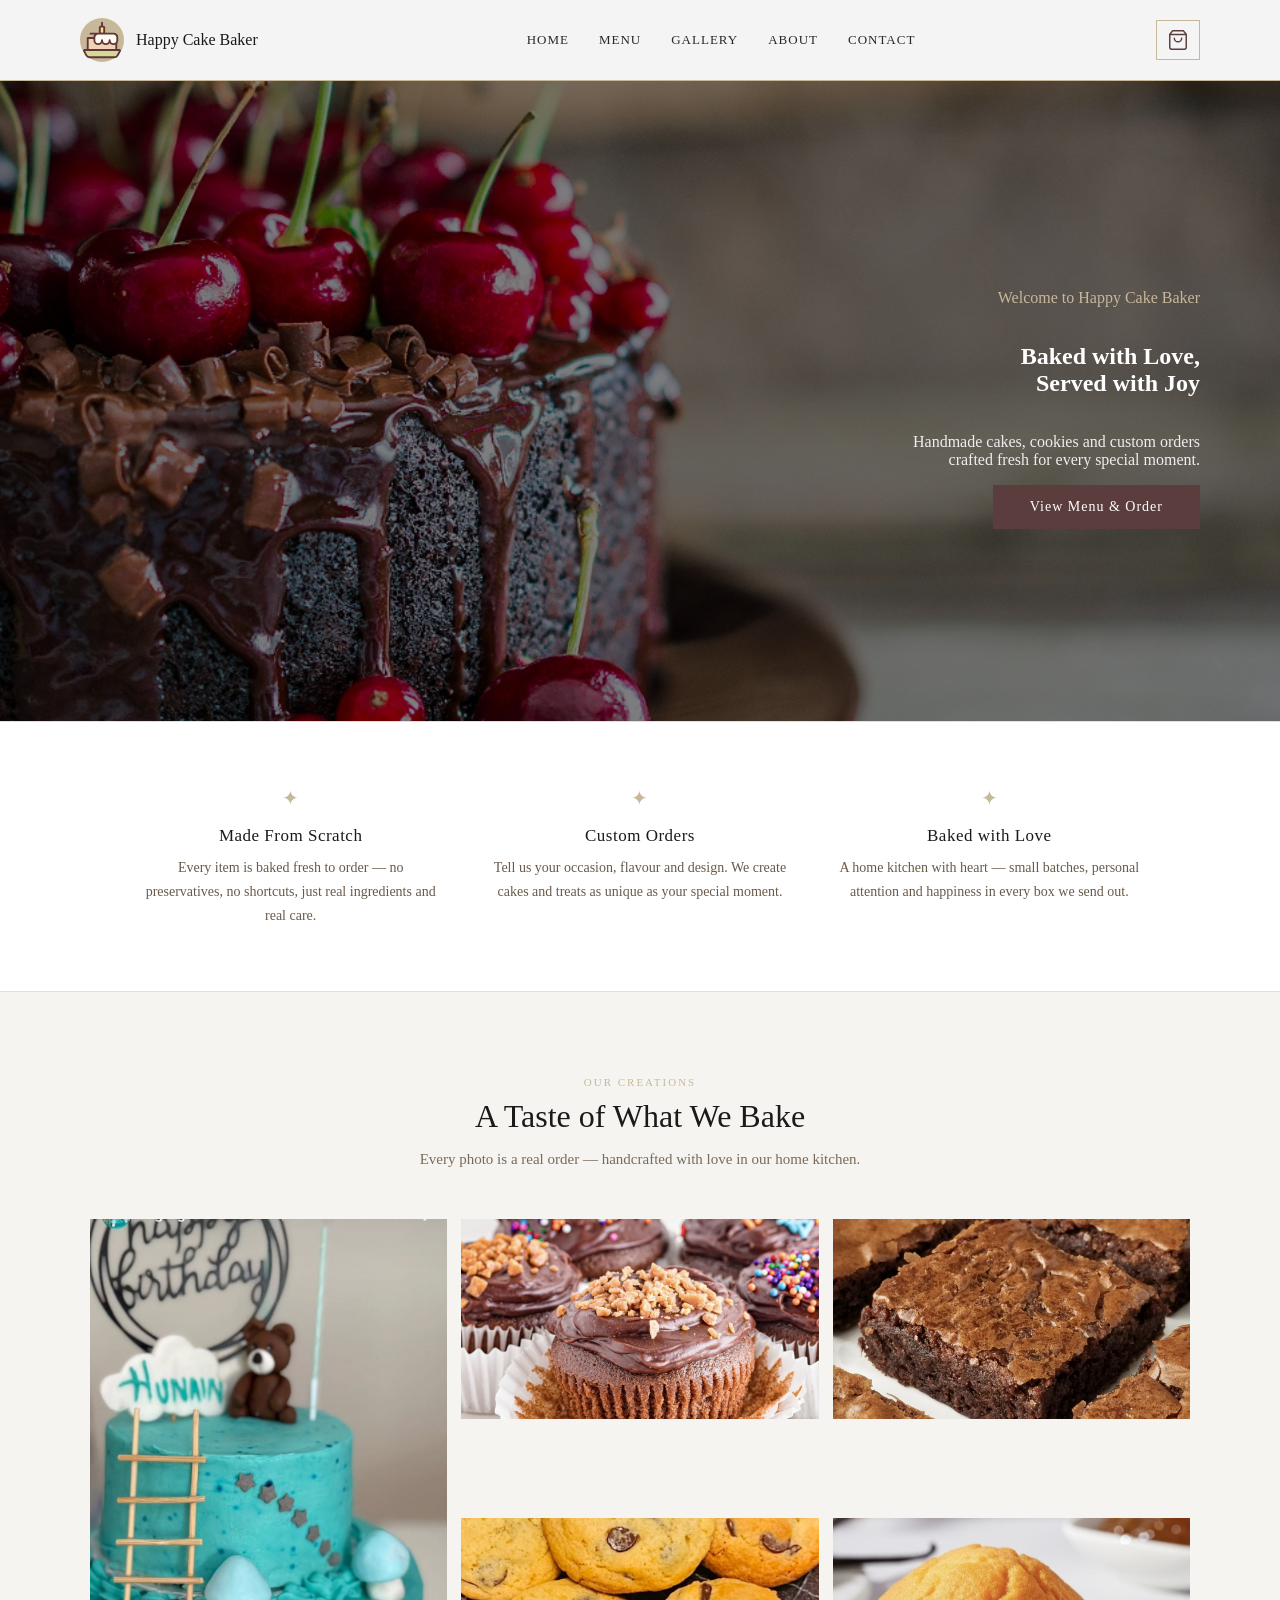
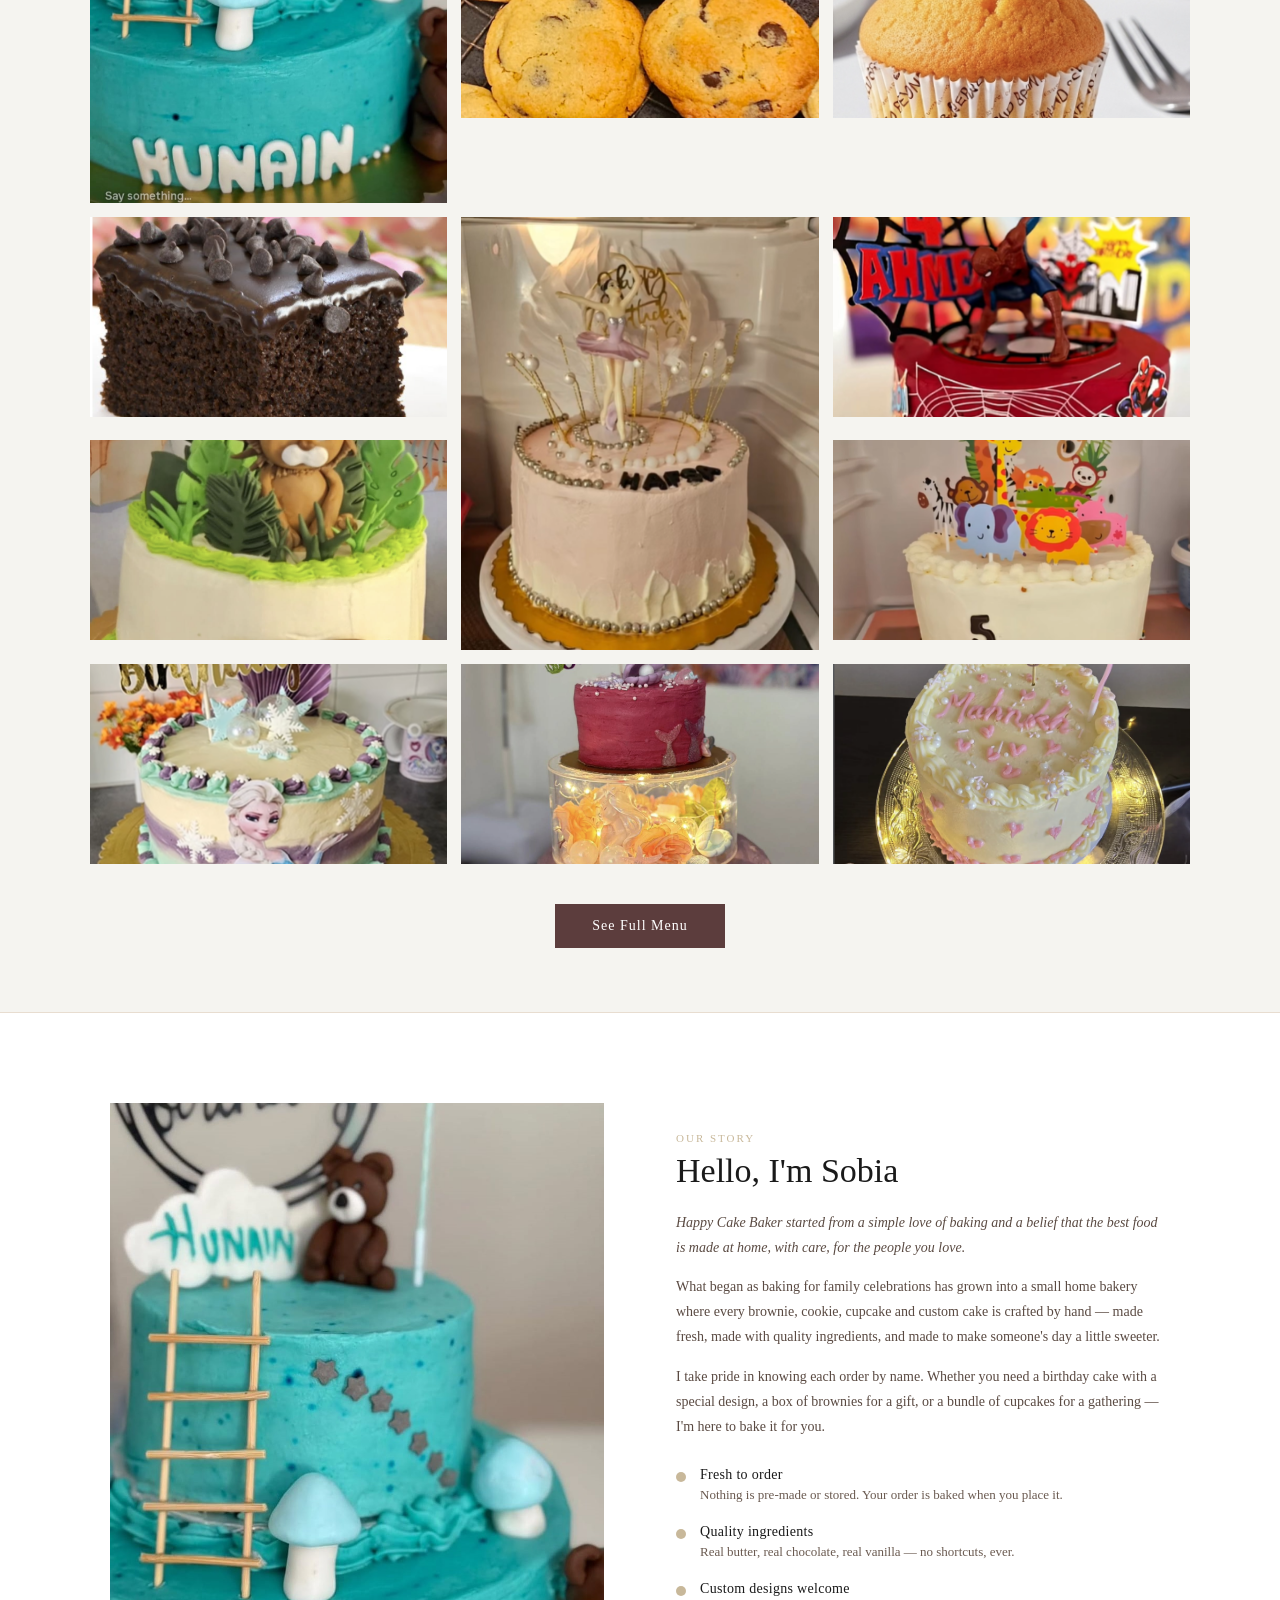
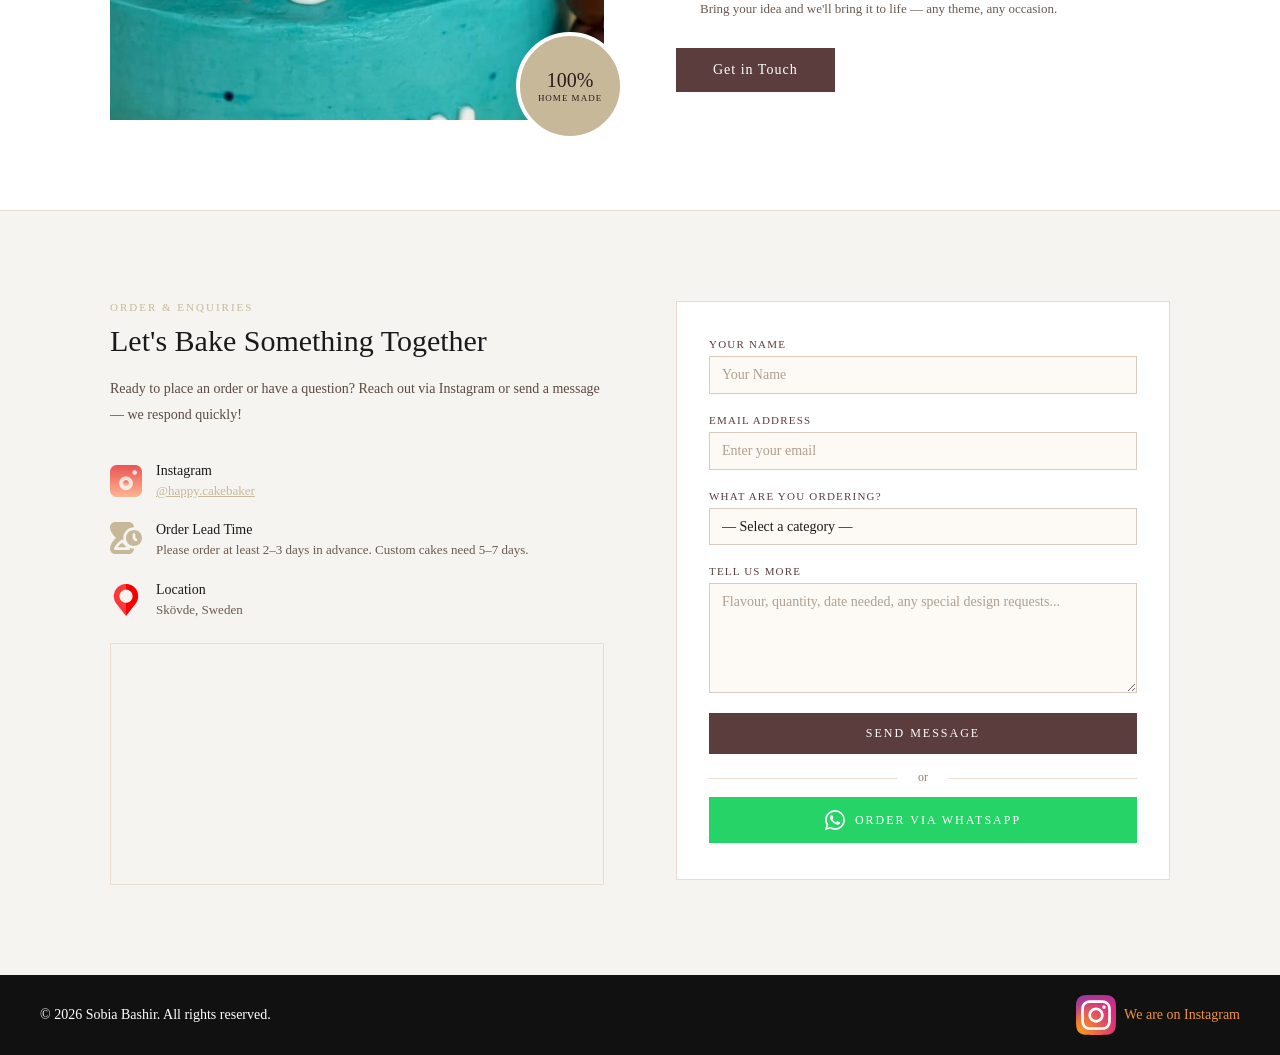
==== commit 38d24eb0: "added basket" ====
--- a/index.html
+++ b/index.html
@@ -32,8 +32,47 @@
       <a href="#about">About</a>
       <a href="#contact">Contact</a>
     </nav>
+    <!-- Cart Toggle Button -->
+    <button class="cart-toggle-btn" id="cartToggleBtn" aria-label="Open cart">
+      <svg xmlns="http://www.w3.org/2000/svg" width="22" height="22" viewBox="0 0 24 24" fill="none" stroke="currentColor" stroke-width="1.6" stroke-linecap="round" stroke-linejoin="round">
+        <path d="M6 2L3 6v14a2 2 0 002 2h14a2 2 0 002-2V6l-3-4z"/>
+        <line x1="3" y1="6" x2="21" y2="6"/>
+        <path d="M16 10a4 4 0 01-8 0"/>
+      </svg>
+      <span class="cart-count" id="cartCount" style="display:none;">0</span>
+    </button>
   </div>
 </header>
+<!-- added drawer here to access card via main page -->
+ <div class="cart-overlay" id="cartOverlay"></div>
+<aside class="cart-drawer" id="cartDrawer">
+  <div class="cart-drawer-header">
+    <h2>Your Basket</h2>
+    <button class="cart-close-btn" id="cartCloseBtn">✕</button>
+  </div>
+  <div class="cart-items" id="cartItems">
+    <div class="cart-empty" id="cartEmpty">
+      <svg xmlns="http://www.w3.org/2000/svg" width="48" height="48" viewBox="0 0 24 24" fill="none" stroke="#c8b89a" stroke-width="1.2" stroke-linecap="round" stroke-linejoin="round">
+        <path d="M6 2L3 6v14a2 2 0 002 2h14a2 2 0 002-2V6l-3-4z"/>
+        <line x1="3" y1="6" x2="21" y2="6"/>
+        <path d="M16 10a4 4 0 01-8 0"/>
+      </svg>
+      <p>Your basket is empty</p>
+      <span>Add items from the menu below</span>
+      <a href="menu.html" class="cart-checkout-btn" style="margin-top:16px;">Browse Menu</a>
+    </div>
+  </div>
+  <div class="cart-footer" id="cartFooter" style="display:none;">
+    <div class="cart-total-row">
+      <span>Total</span>
+      <span class="cart-total-amount" id="cartTotalAmount">0 kr</span>
+    </div>
+    <p class="cart-note">This is an estimate. Final price confirmed on order.</p>
+    <button class="cart-checkout-btn" id="whatsappOrderBtn">Send Order via WhatsApp</button>
+    <a href="menu.html" class="cart-clear-btn" style="text-align:center; display:block; margin-top:8px;">Add more items</a>
+  </div>
+</aside>
+
 
 <!--------------- HERO ------------------>
 <section class="hero" id="home">
@@ -507,6 +546,92 @@
     </div>
   </div>
 </footer>
-
+<script>
+  if (!sessionStorage.getItem('hcb_session')) {
+    localStorage.removeItem('hcb_cart');
+    sessionStorage.setItem('hcb_session', '1');
+  }
+
+  const cart = JSON.parse(localStorage.getItem('hcb_cart') || '{}');
+
+  const cartCountEl  = document.getElementById('cartCount');
+  const cartDrawer   = document.getElementById('cartDrawer');
+  const cartOverlay  = document.getElementById('cartOverlay');
+  const cartItemsEl  = document.getElementById('cartItems');
+  const cartEmptyEl  = document.getElementById('cartEmpty');
+  const cartFooterEl = document.getElementById('cartFooter');
+  const cartTotalEl  = document.getElementById('cartTotalAmount');
+
+  document.getElementById('cartToggleBtn').addEventListener('click', () => {
+    cartDrawer.classList.add('cart-drawer--open');
+    cartOverlay.classList.add('cart-overlay--visible');
+  });
+  function closeCart() {
+    cartDrawer.classList.remove('cart-drawer--open');
+    cartOverlay.classList.remove('cart-overlay--visible');
+  }
+  document.getElementById('cartCloseBtn').addEventListener('click', closeCart);
+  cartOverlay.addEventListener('click', closeCart);
+
+  function renderCart() {
+    const keys = Object.keys(cart).filter(k => cart[k].qty > 0);
+    cartItemsEl.querySelectorAll('.cart-line').forEach(el => el.remove());
+
+    if (keys.length === 0) {
+      cartEmptyEl.style.display = 'flex';
+      cartFooterEl.style.display = 'none';
+      cartCountEl.style.display = 'none';
+      return;
+    }
+
+    cartEmptyEl.style.display = 'none';
+    cartFooterEl.style.display = 'block';
+    let total = 0;
+
+    keys.forEach(key => {
+      const item = cart[key];
+      const lineTotal = item.price * item.qty;
+      total += lineTotal;
+      const line = document.createElement('div');
+      line.className = 'cart-line';
+      line.innerHTML = `
+        <div class="cart-line-info">
+          <span class="cart-line-name">${item.name}</span>
+          <span class="cart-line-unit">${item.unit}</span>
+        </div>
+        <div class="cart-line-right">
+          <span class="cart-line-qty">× ${item.qty}</span>
+          <span class="cart-line-price">${lineTotal} kr</span>
+        </div>`;
+      cartItemsEl.appendChild(line);
+    });
+
+    const totalItems = keys.reduce((s, k) => s + cart[k].qty, 0);
+    cartCountEl.textContent = totalItems;
+    cartCountEl.style.display = 'flex';
+    cartTotalEl.textContent = total + ' kr';
+  }
+
+  renderCart();
+  document.getElementById('whatsappOrderBtn').addEventListener('click', () => {
+  const keys = Object.keys(cart).filter(k => cart[k].qty > 0);
+  if (keys.length === 0) return;
+
+  let message = 'Hi Happy Cake Baker! 🎂\n\nI would like to place an order:\n\n';
+
+  keys.forEach(key => {
+    const item = cart[key];
+    message += `• ${item.qty}x ${item.name} (${item.unit})\n`;
+  });
+
+  const total = keys.reduce((sum, k) => sum + cart[k].price * cart[k].qty, 0);
+  message += `\nEstimated Total: ${total} kr`;
+  message += '\n\nDate needed: \nSpecial requests: ';
+
+  const encoded = encodeURIComponent(message);
+  window.open(`https://wa.me/46739818941?text=${encoded}`, '_blank');
+});
+
+</script>
 </body>
 </html>
--- a/stylesheetBake.css
+++ b/stylesheetBake.css
@@ -1268,3 +1268,333 @@
     max-height: 280px;
   }
 }
+ 
+/* Cart icon button in header */
+.cart-toggle-btn {
+  position: relative;
+  background: none;
+  border: 1px solid #c8b89a;
+  padding: 8px 10px;
+  cursor: pointer;
+  color: #5c3d3d;
+  display: flex;
+  align-items: center;
+  gap: 6px;
+  transition: background-color 0.2s ease, color 0.2s ease;
+  flex-shrink: 0;
+}
+.cart-toggle-btn:hover {
+  background-color: #5c3d3d;
+  color: #ffffff;
+  border-color: #5c3d3d;
+}
+ 
+/* Red count badge on cart icon */
+.cart-count {
+  position: absolute;
+  top: -7px;
+  right: -7px;
+  background-color: #c8b89a;
+  color: #2a1a1a;
+  font-family: Georgia, serif;
+  font-size: 10px;
+  font-weight: bold;
+  width: 18px;
+  height: 18px;
+  border-radius: 50%;
+  align-items: center;
+  justify-content: center;
+  border: 2px solid #f5f4f0;
+  line-height: 1;
+}
+ 
+/* Overlay behind drawer */
+.cart-overlay {
+  display: none;
+  position: fixed;
+  inset: 0;
+  background: rgba(0,0,0,0.4);
+  z-index: 200;
+}
+.cart-overlay--visible {
+  display: block;
+}
+ 
+/* Slide-in drawer */
+.cart-drawer {
+  position: fixed;
+  top: 0;
+  right: 0;
+  width: 380px;
+  max-width: 95vw;
+  height: 100vh;
+  background-color: #fdf9f5;
+  border-left: 1px solid #e8ddd0;
+  z-index: 300;
+  transform: translateX(100%);
+  transition: transform 0.32s cubic-bezier(0.4, 0, 0.2, 1);
+  display: flex;
+  flex-direction: column;
+}
+.cart-drawer--open {
+  transform: translateX(0);
+}
+ 
+/* Drawer header */
+.cart-drawer-header {
+  display: flex;
+  align-items: center;
+  justify-content: space-between;
+  padding: 22px 24px;
+  border-bottom: 1px solid #e8ddd0;
+  background-color: #ffffff;
+}
+.cart-drawer-header h2 {
+  font-family: Georgia, serif;
+  font-size: 18px;
+  font-weight: normal;
+  color: #1a1a1a;
+  margin: 0;
+  letter-spacing: 0.5px;
+}
+.cart-close-btn {
+  background: none;
+  border: none;
+  font-size: 16px;
+  color: #5c3d3d;
+  cursor: pointer;
+  padding: 4px 8px;
+  transition: color 0.2s;
+}
+.cart-close-btn:hover {
+  color: #c8b89a;
+}
+ 
+/* Scrollable items area */
+.cart-items {
+  flex: 1;
+  overflow-y: auto;
+  padding: 16px 24px;
+}
+ 
+/* Empty state */
+.cart-empty {
+  display: flex;
+  flex-direction: column;
+  align-items: center;
+  justify-content: center;
+  gap: 12px;
+  height: 100%;
+  min-height: 200px;
+  text-align: center;
+  color: #9a7a6a;
+}
+.cart-empty p {
+  font-family: Georgia, serif;
+  font-size: 16px;
+  color: #5a4a42;
+  margin: 0;
+}
+.cart-empty span {
+  font-size: 13px;
+  color: #9a7a6a;
+}
+ 
+/* Cart line item */
+.cart-line {
+  display: flex;
+  align-items: center;
+  justify-content: space-between;
+  padding: 14px 0;
+  border-bottom: 1px solid #ede4d8;
+  gap: 12px;
+}
+.cart-line:last-child {
+  border-bottom: none;
+}
+.cart-line-info {
+  display: flex;
+  flex-direction: column;
+  gap: 3px;
+  flex: 1;
+}
+.cart-line-name {
+  font-family: Georgia, serif;
+  font-size: 14px;
+  color: #1a1a1a;
+}
+.cart-line-unit {
+  font-size: 11px;
+  color: #9a7a6a;
+  text-transform: uppercase;
+  letter-spacing: 0.5px;
+}
+.cart-line-right {
+  display: flex;
+  flex-direction: column;
+  align-items: flex-end;
+  gap: 2px;
+}
+.cart-line-qty {
+  font-size: 12px;
+  color: #9a7a6a;
+}
+.cart-line-price {
+  font-family: Georgia, serif;
+  font-size: 15px;
+  color: #2a1a1a;
+}
+ 
+/* Drawer footer */
+.cart-footer {
+  padding: 20px 24px;
+  border-top: 1px solid #e8ddd0;
+  background-color: #ffffff;
+}
+.cart-total-row {
+  display: flex;
+  justify-content: space-between;
+  align-items: baseline;
+  margin-bottom: 6px;
+}
+.cart-total-row span {
+  font-family: Georgia, serif;
+  font-size: 14px;
+  text-transform: uppercase;
+  letter-spacing: 1px;
+  color: #5a4a42;
+}
+.cart-total-amount {
+  font-size: 22px !important;
+  color: #1a1a1a !important;
+  letter-spacing: 0 !important;
+}
+.cart-note {
+  font-size: 11px;
+  color: #9a7a6a;
+  margin: 0 0 16px;
+  font-style: italic;
+}
+.cart-checkout-btn {
+  display: block;
+  text-align: center;
+  padding: 13px;
+  background-color: #5c3d3d;
+  color: #ffffff;
+  font-family: Georgia, serif;
+  font-size: 12px;
+  letter-spacing: 2px;
+  text-transform: uppercase;
+  text-decoration: none;
+  transition: background-color 0.25s ease;
+  margin-bottom: 10px;
+}
+.cart-checkout-btn:hover {
+  background-color: #c8b89a;
+  color: #1a1a1a;
+}
+.cart-clear-btn {
+  display: block;
+  width: 100%;
+  background: none;
+  border: none;
+  font-family: Georgia, serif;
+  font-size: 12px;
+  color: #9a7a6a;
+  cursor: pointer;
+  text-align: center;
+  padding: 6px;
+  letter-spacing: 1px;
+  text-transform: uppercase;
+  transition: color 0.2s;
+}
+.cart-clear-btn:hover {
+  color: #5c3d3d;
+}
+ 
+/* ── + / − quantity controls on product cards ── */
+.cart-controls {
+  display: flex;
+  align-items: center;
+  justify-content: center;
+  gap: 0;
+  margin-top: 8px;
+  border: 1px solid #c8b89a;
+}
+.qty-btn {
+  background: none;
+  border: none;
+  width: 36px;
+  height: 36px;
+  font-size: 18px;
+  color: #5c3d3d;
+  cursor: pointer;
+  font-family: Georgia, serif;
+  transition: background-color 0.2s ease, color 0.2s ease;
+  display: flex;
+  align-items: center;
+  justify-content: center;
+  flex-shrink: 0;
+}
+.qty-btn:hover {
+  background-color: #5c3d3d;
+  color: #ffffff;
+}
+.qty-display {
+  flex: 1;
+  text-align: center;
+  font-family: Georgia, serif;
+  font-size: 15px;
+  color: #1a1a1a;
+  min-width: 36px;
+  border-left: 1px solid #e0d5c5;
+  border-right: 1px solid #e0d5c5;
+  height: 36px;
+  display: flex;
+  align-items: center;
+  justify-content: center;
+  background-color: #fdf9f5;
+}
+ 
+/* Mobile tweaks for cart */
+@media (max-width: 768px) {
+  .cart-drawer {
+    width: 100vw;
+  }
+  .nav-container {
+    gap: 12px;
+  }
+}
+.cart-line-controls {
+  display: flex;
+  align-items: center;
+  gap: 8px;
+  margin-bottom: 4px;
+  justify-content: flex-end;
+}
+.cart-qty-btn {
+  background: none;
+  border: 1px solid #c8b89a;
+  color: #5c3d3d;
+  width: 24px;
+  height: 24px;
+  font-size: 14px;
+  cursor: pointer;
+  display: flex;
+  align-items: center;
+  justify-content: center;
+  font-family: Georgia, serif;
+  transition: background-color 0.2s, color 0.2s;
+}
+.cart-qty-btn:hover {
+  background-color: #5c3d3d;
+  color: #ffffff;
+}
+.cart-line-right {
+  display: flex;
+  flex-direction: column;
+  align-items: flex-end;
+  gap: 2px;
+}
+
+
